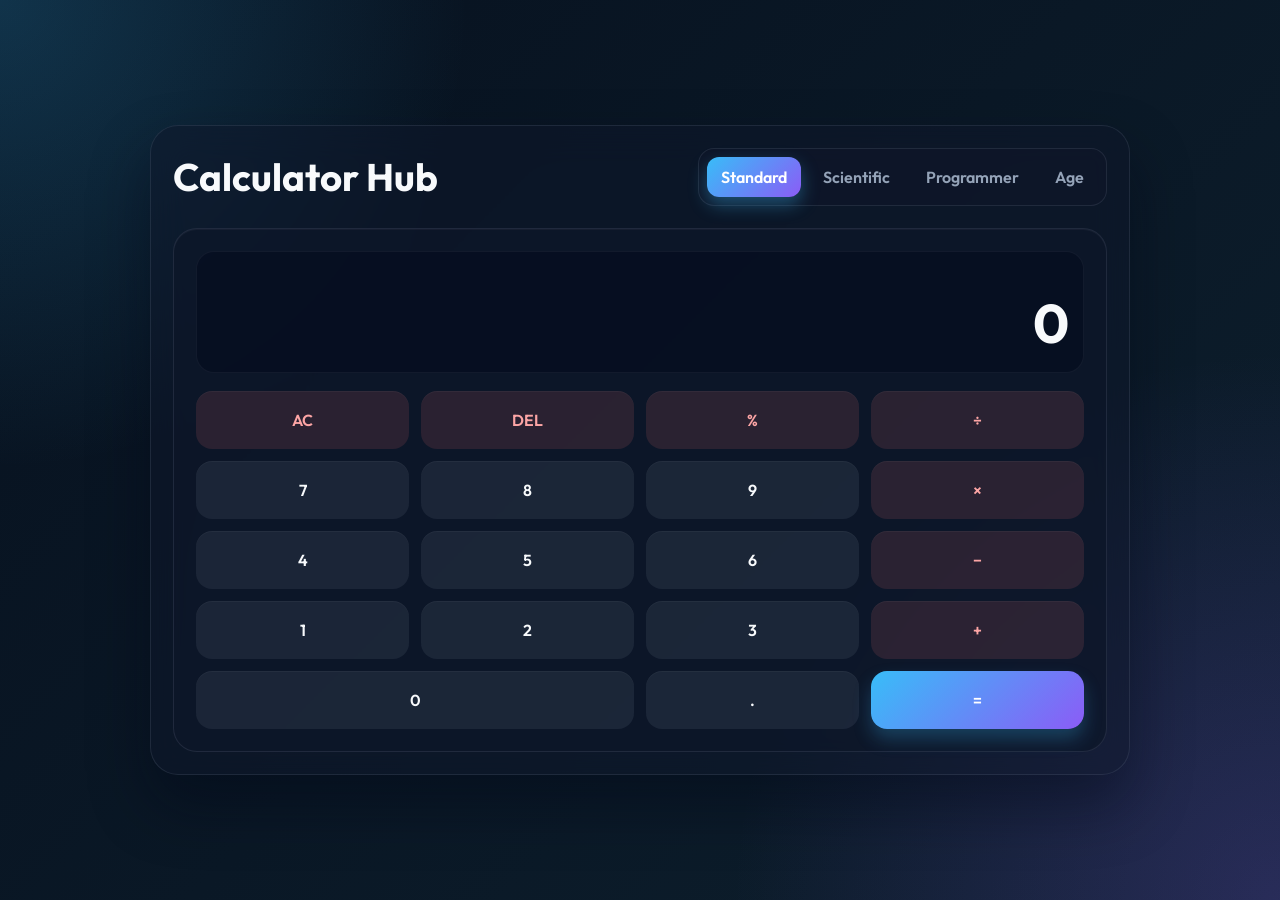
==== index.html @ 111fd522 "modified" ====
<!DOCTYPE html>
<html lang="en">
  <head>
    <meta charset="UTF-8" />
    <meta name="viewport" content="width=device-width, initial-scale=1.0" />
    <title>Calculator Hub</title>
    <meta
      name="description"
      content="A merged calculator with standard, scientific, programmer, and age modes."
    />
    <link rel="preconnect" href="https://fonts.googleapis.com" />
    <link rel="preconnect" href="https://fonts.gstatic.com" crossorigin />
    <link
      href="https://fonts.googleapis.com/css2?family=Outfit:wght@300;400;500;600;700&display=swap"
      rel="stylesheet"
    />
    <link rel="stylesheet" href="style.css" />
  </head>
  <body>
    <main class="app-shell">
      <header class="app-header">
        <h1>Calculator Hub</h1>
        <div class="tab-bar" role="tablist" aria-label="Calculator modes">
          <button class="tab active" type="button" data-tab="standard" role="tab" aria-selected="true">
            Standard
          </button>
          <button class="tab" type="button" data-tab="scientific" role="tab" aria-selected="false">
            Scientific
          </button>
          <button class="tab" type="button" data-tab="programmer" role="tab" aria-selected="false">
            Programmer
          </button>
          <button class="tab" type="button" data-tab="age" role="tab" aria-selected="false">
            Age
          </button>
        </div>
      </header>

      <section class="tab-panel active" id="standard-panel" role="tabpanel">
        <div class="calculator-panel">
          <div class="display">
            <div class="previous-operand" id="standard-previous"></div>
            <div class="current-operand" id="standard-current">0</div>
          </div>
          <div class="buttons standard-grid">
            <button class="btn clear action" type="button" id="standard-clear">AC</button>
            <button class="btn delete action" type="button" id="standard-delete">DEL</button>
            <button class="btn operator action" type="button" data-operator="%">%</button>
            <button class="btn operator action" type="button" data-operator="/">÷</button>

            <button class="btn number" type="button" data-number="7">7</button>
            <button class="btn number" type="button" data-number="8">8</button>
            <button class="btn number" type="button" data-number="9">9</button>
            <button class="btn operator action" type="button" data-operator="*">×</button>

            <button class="btn number" type="button" data-number="4">4</button>
            <button class="btn number" type="button" data-number="5">5</button>
            <button class="btn number" type="button" data-number="6">6</button>
            <button class="btn operator action" type="button" data-operator="-">−</button>

            <button class="btn number" type="button" data-number="1">1</button>
            <button class="btn number" type="button" data-number="2">2</button>
            <button class="btn number" type="button" data-number="3">3</button>
            <button class="btn operator action" type="button" data-operator="+">+</button>

            <button class="btn number span-2" type="button" data-number="0">0</button>
            <button class="btn number" type="button" data-number=".">.</button>
            <button class="btn equals accent" type="button" id="standard-equals">=</button>
          </div>
        </div>
      </section>

      <section class="tab-panel" id="scientific-panel" role="tabpanel">
        <div class="calculator-panel scientific-panel">
          <div class="display">
            <div class="previous-operand" id="scientific-previous"></div>
            <div class="current-operand" id="scientific-current">0</div>
          </div>
          <div class="buttons scientific-grid">
            <button class="btn function" type="button" data-function="sin(" >sin</button>
            <button class="btn function" type="button" data-function="cos(" >cos</button>
            <button class="btn function" type="button" data-function="tan(" >tan</button>
            <button class="btn action" type="button" id="scientific-clear">AC</button>
            <button class="btn action" type="button" id="scientific-delete">DEL</button>

            <button class="btn function" type="button" data-function="log(" >log</button>
            <button class="btn function" type="button" data-function="ln(" >ln</button>
            <button class="btn function" type="button" data-function="^">x^y</button>
            <button class="btn function" type="button" data-function="(">(</button>
            <button class="btn function" type="button" data-function=")">)</button>

            <button class="btn function" type="button" data-function="sqrt(" >√</button>
            <button class="btn number" type="button" data-number="7">7</button>
            <button class="btn number" type="button" data-number="8">8</button>
            <button class="btn number" type="button" data-number="9">9</button>
            <button class="btn operator action" type="button" data-operator="/">÷</button>

            <button class="btn function" type="button" data-number="π">π</button>
            <button class="btn number" type="button" data-number="4">4</button>
            <button class="btn number" type="button" data-number="5">5</button>
            <button class="btn number" type="button" data-number="6">6</button>
            <button class="btn operator action" type="button" data-operator="*">×</button>

            <button class="btn function" type="button" data-number="e">e</button>
            <button class="btn number" type="button" data-number="1">1</button>
            <button class="btn number" type="button" data-number="2">2</button>
            <button class="btn number" type="button" data-number="3">3</button>
            <button class="btn operator action" type="button" data-operator="-">−</button>

            <button class="btn operator action" type="button" data-operator="%">%</button>
            <button class="btn number" type="button" data-number="0">0</button>
            <button class="btn number" type="button" data-number=".">.</button>
            <button class="btn equals accent" type="button" id="scientific-equals">=</button>
            <button class="btn operator action" type="button" data-operator="+">+</button>
          </div>
        </div>
      </section>

      <section class="tab-panel" id="programmer-panel" role="tabpanel">
        <div class="calculator-panel programmer-panel">
          <div class="programmer-toolbar">
            <label class="base-select-label" for="programmer-base">Base</label>
            <select id="programmer-base" aria-label="Select base">
              <option value="2">Binary</option>
              <option value="8">Octal</option>
              <option value="10" selected>Decimal</option>
              <option value="16">Hex</option>
            </select>
            <button class="btn action compact-btn" type="button" id="programmer-clear">AC</button>
          </div>

          <div class="display">
            <div class="helper-label" id="programmer-label">DEC</div>
            <div class="current-operand" id="programmer-current">0</div>
          </div>

          <div class="conversion-row">
            <span>DEC: <strong id="programmer-dec">0</strong></span>
            <span>BIN: <strong id="programmer-bin">0</strong></span>
            <span>HEX: <strong id="programmer-hex">0</strong></span>
          </div>

          <div class="buttons programmer-grid">
            <button class="btn action" type="button" data-programmer-op="AND">AND</button>
            <button class="btn action" type="button" data-programmer-op="OR">OR</button>
            <button class="btn action" type="button" data-programmer-op="XOR">XOR</button>
            <button class="btn action" type="button" data-programmer-op="NOT">NOT</button>
            <button class="btn action" type="button" id="programmer-delete">DEL</button>

            <button class="btn operator action" type="button" data-programmer-op="<<">&lt;&lt;</button>
            <button class="btn operator action" type="button" data-programmer-op=">>">&gt;&gt;</button>
            <button class="btn operator action" type="button" data-programmer-op="/">÷</button>
            <button class="btn operator action" type="button" data-programmer-op="*">×</button>
            <button class="btn operator action" type="button" data-programmer-op="-">−</button>

            <button class="btn number" type="button" data-programmer-digit="A">A</button>
            <button class="btn number" type="button" data-programmer-digit="B">B</button>
            <button class="btn number" type="button" data-programmer-digit="C">C</button>
            <button class="btn number" type="button" data-programmer-digit="D">D</button>
            <button class="btn operator action" type="button" data-programmer-op="+">+</button>

            <button class="btn number" type="button" data-programmer-digit="E">E</button>
            <button class="btn number" type="button" data-programmer-digit="F">F</button>
            <button class="btn number" type="button" data-programmer-digit="7">7</button>
            <button class="btn number" type="button" data-programmer-digit="8">8</button>
            <button class="btn number" type="button" data-programmer-digit="9">9</button>

            <button class="btn number" type="button" data-programmer-digit="4">4</button>
            <button class="btn number" type="button" data-programmer-digit="5">5</button>
            <button class="btn number" type="button" data-programmer-digit="6">6</button>
            <button class="btn number" type="button" data-programmer-digit="1">1</button>
            <button class="btn number" type="button" data-programmer-digit="2">2</button>

            <button class="btn number span-2" type="button" data-programmer-digit="0">0</button>
            <button class="btn number" type="button" data-programmer-digit="3">3</button>
            <button class="btn equals accent" type="button" id="programmer-equals">=</button>
          </div>
        </div>
      </section>

      <section class="tab-panel" id="age-panel" role="tabpanel">
        <div class="calculator-panel age-panel">
          <h2>Age Calculator</h2>
          <div class="age-field">
            <label for="birthdate">Date of birth</label>
            <input type="date" id="birthdate" />
          </div>

          <label class="checkbox-row" for="use-current-date">
            <input type="checkbox" id="use-current-date" checked />
            <span>Use today as target date</span>
          </label>

          <div class="age-field hidden" id="target-date-group">
            <label for="targetdate">Target date</label>
            <input type="date" id="targetdate" />
          </div>

          <button class="btn equals accent full-width" type="button" id="age-calculate">Calculate Age</button>

          <div class="result-box" id="age-result">Please enter your birth date.</div>
        </div>
      </section>
    </main>

    <script src="script.js"></script>
  </body>
</html>
---- style.css ----
:root {
  --bg-1: #07111f;
  --bg-2: #0d1f2d;
  --panel: rgba(15, 23, 42, 0.72);
  --panel-border: rgba(148, 163, 184, 0.14);
  --input-bg: rgba(15, 23, 42, 0.7);
  --primary: #f8fafc;
  --muted: #94a3b8;
  --accent: #38bdf8;
  --accent-2: #8b5cf6;
  --highlight: #fbbf24;
  --danger: #f87171;
  --shadow: rgba(15, 23, 42, 0.45);
}

* {
  box-sizing: border-box;
  margin: 0;
  padding: 0;
}

body {
  min-height: 100vh;
  display: grid;
  place-items: center;
  background: radial-gradient(circle at top left, rgba(56, 189, 248, 0.2), transparent 30%),
    radial-gradient(circle at bottom right, rgba(139, 92, 246, 0.22), transparent 35%),
    linear-gradient(135deg, var(--bg-1), var(--bg-2));
  font-family: 'Outfit', sans-serif;
  color: var(--primary);
  padding: 24px;
}

button,
input,
select {
  font: inherit;
}

.app-shell {
  width: min(100%, 980px);
  background: rgba(15, 23, 42, 0.5);
  border: 1px solid var(--panel-border);
  border-radius: 28px;
  box-shadow: 0 30px 60px rgba(2, 6, 23, 0.45);
  padding: 22px;
  backdrop-filter: blur(18px);
}

.app-header {
  display: flex;
  justify-content: space-between;
  align-items: center;
  gap: 16px;
  margin-bottom: 22px;
  flex-wrap: wrap;
}

.app-header h1 {
  font-size: clamp(1.8rem, 3vw, 2.5rem);
  font-weight: 700;
}

.tab-bar {
  display: inline-flex;
  flex-wrap: wrap;
  gap: 8px;
  background: rgba(15, 23, 42, 0.68);
  border-radius: 16px;
  padding: 8px;
  border: 1px solid var(--panel-border);
}

.tab {
  border: none;
  background: transparent;
  color: var(--muted);
  padding: 10px 14px;
  border-radius: 12px;
  cursor: pointer;
  transition: 0.2s ease;
  font-weight: 600;
}

.tab.active {
  background: linear-gradient(135deg, var(--accent), var(--accent-2));
  color: white;
  box-shadow: 0 8px 18px rgba(56, 189, 248, 0.35);
}

.tab-panel {
  display: none;
}

.tab-panel.active {
  display: block;
}

.calculator-panel {
  background: var(--panel);
  border: 1px solid var(--panel-border);
  border-radius: 24px;
  padding: 22px;
  box-shadow: inset 0 1px 0 rgba(255, 255, 255, 0.04);
}

.display {
  min-height: 110px;
  display: flex;
  flex-direction: column;
  justify-content: flex-end;
  align-items: flex-end;
  text-align: right;
  background: rgba(2, 6, 23, 0.4);
  border-radius: 18px;
  border: 1px solid rgba(148, 163, 184, 0.08);
  padding: 18px 16px;
  margin-bottom: 18px;
  overflow-wrap: anywhere;
  word-break: break-word;
}

.previous-operand {
  min-height: 24px;
  color: var(--muted);
  font-size: 1.1rem;
}

.current-operand {
  font-size: clamp(2.1rem, 5vw, 3.4rem);
  font-weight: 700;
  line-height: 1.1;
  letter-spacing: -0.04em;
}

.buttons {
  display: grid;
  gap: 12px;
}

.standard-grid {
  grid-template-columns: repeat(4, minmax(0, 1fr));
}

.scientific-grid {
  grid-template-columns: repeat(5, minmax(0, 1fr));
}

.programmer-grid {
  grid-template-columns: repeat(5, minmax(0, 1fr));
}

.btn {
  border: none;
  border-radius: 16px;
  min-height: 58px;
  cursor: pointer;
  background: rgba(148, 163, 184, 0.09);
  color: var(--primary);
  font-weight: 600;
  transition: transform 0.2s ease, background 0.2s ease;
  box-shadow: inset 0 1px 0 rgba(255, 255, 255, 0.04);
}

.btn:hover {
  transform: translateY(-1px);
  background: rgba(148, 163, 184, 0.16);
}

.btn:active {
  transform: translateY(0);
}

.btn.number {
  background: rgba(148, 163, 184, 0.11);
}

.btn.operator,
.btn.function,
.btn.action {
  background: rgba(251, 191, 36, 0.12);
  color: #fcd34d;
}

.btn.action {
  background: rgba(248, 113, 113, 0.12);
  color: #fca5a5;
}

.btn.function {
  background: rgba(56, 189, 248, 0.12);
  color: #bae6fd;
}

.btn.equals.accent {
  background: linear-gradient(135deg, var(--accent), var(--accent-2));
  color: white;
  box-shadow: 0 10px 18px rgba(56, 189, 248, 0.25);
}

.span-2 {
  grid-column: span 2;
}

.programmer-toolbar {
  display: flex;
  align-items: center;
  justify-content: space-between;
  gap: 12px;
  margin-bottom: 16px;
}

.base-select-label {
  color: var(--muted);
  font-weight: 600;
}

#programmer-base {
  background: rgba(2, 6, 23, 0.5);
  color: var(--primary);
  border: 1px solid var(--panel-border);
  border-radius: 12px;
  padding: 10px 14px;
}

.compact-btn {
  min-height: 42px;
  padding: 0 14px;
}

.helper-label {
  color: var(--muted);
  font-size: 0.8rem;
  letter-spacing: 0.1em;
  text-transform: uppercase;
  margin-bottom: 6px;
}

.conversion-row {
  display: grid;
  grid-template-columns: repeat(3, minmax(0, 1fr));
  gap: 10px;
  margin: 0 0 18px;
  color: var(--muted);
  font-size: 0.9rem;
  background: rgba(2, 6, 23, 0.35);
  border: 1px solid rgba(148, 163, 184, 0.08);
  border-radius: 12px;
  padding: 12px 14px;
}

.age-panel {
  max-width: 480px;
  margin: 0 auto;
}

.age-panel h2 {
  margin-bottom: 20px;
  font-size: 2rem;
}

.age-field {
  display: flex;
  flex-direction: column;
  gap: 8px;
  margin-bottom: 18px;
}

.age-field label,
.checkbox-row {
  color: var(--muted);
  font-weight: 500;
}

.age-field input {
  background: var(--input-bg);
  border: 1px solid var(--panel-border);
  border-radius: 12px;
  color: var(--primary);
  padding: 12px 14px;
}

.checkbox-row {
  display: flex;
  align-items: center;
  gap: 10px;
  margin-bottom: 16px;
}

.hidden {
  display: none;
}

.full-width {
  width: 100%;
  margin-top: 8px;
}

.result-box {
  background: rgba(2, 6, 23, 0.42);
  border-radius: 14px;
  border: 1px solid rgba(148, 163, 184, 0.12);
  padding: 16px;
  margin-top: 20px;
  color: var(--primary);
  font-size: 1.05rem;
}

@media (max-width: 640px) {
  .app-shell {
    padding: 16px;
  }

  .app-header {
    align-items: flex-start;
    flex-direction: column;
  }

  .calculator-panel {
    padding: 16px;
  }

  .scientific-grid,
  .programmer-grid {
    grid-template-columns: repeat(3, minmax(0, 1fr));
  }

  .standard-grid {
    grid-template-columns: repeat(2, minmax(0, 1fr));
  }

  .conversion-row {
    grid-template-columns: 1fr;
  }
}
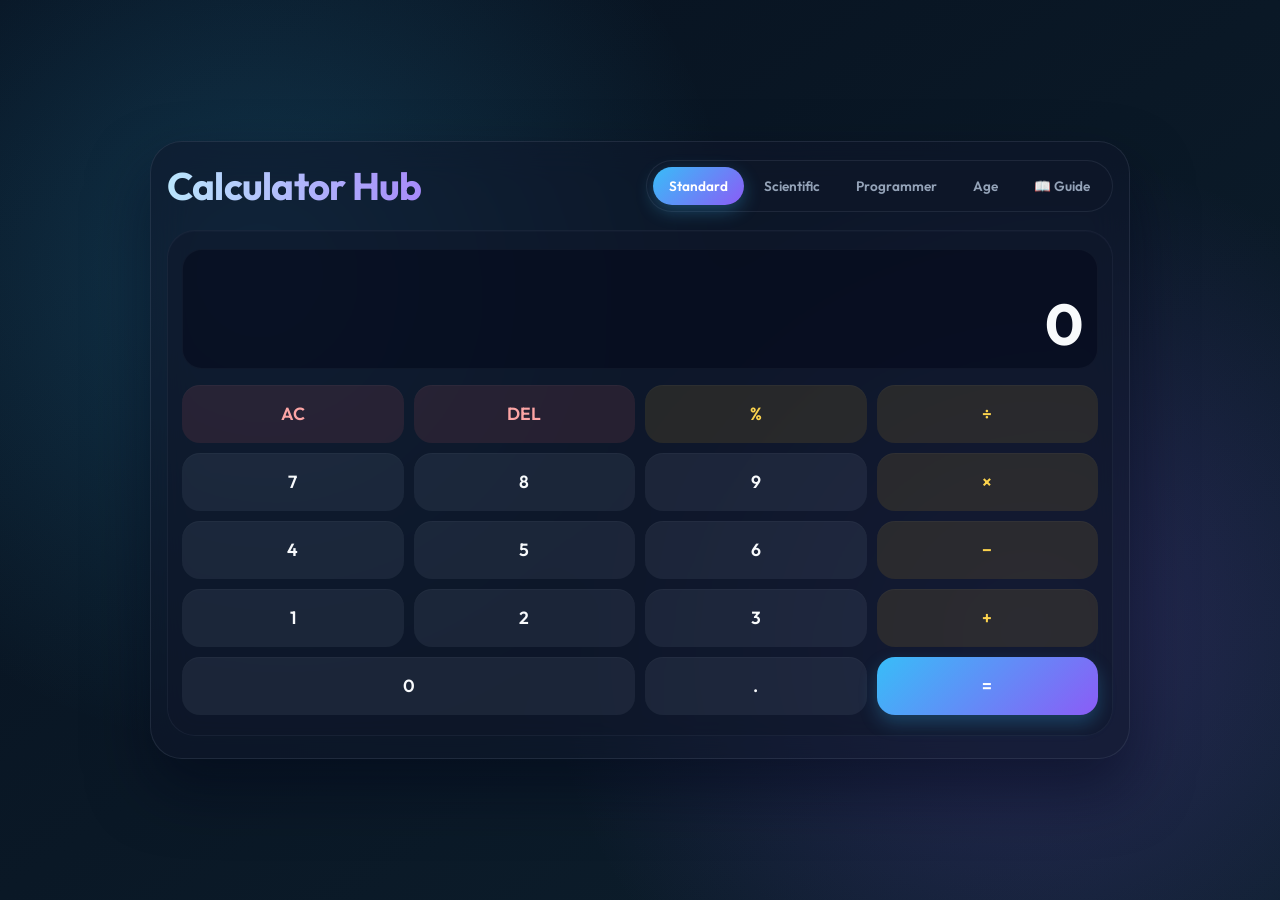
==== commit 6c21a362: "ui modified" ====
--- a/index.html
+++ b/index.html
@@ -1,209 +1,1109 @@
 <!DOCTYPE html>
 <html lang="en">
-  <head>
-    <meta charset="UTF-8" />
-    <meta name="viewport" content="width=device-width, initial-scale=1.0" />
-    <title>Calculator Hub</title>
-    <meta
-      name="description"
-      content="A merged calculator with standard, scientific, programmer, and age modes."
-    />
-    <link rel="preconnect" href="https://fonts.googleapis.com" />
-    <link rel="preconnect" href="https://fonts.gstatic.com" crossorigin />
-    <link
-      href="https://fonts.googleapis.com/css2?family=Outfit:wght@300;400;500;600;700&display=swap"
-      rel="stylesheet"
-    />
-    <link rel="stylesheet" href="style.css" />
-  </head>
-  <body>
-    <main class="app-shell">
-      <header class="app-header">
-        <h1>Calculator Hub</h1>
-        <div class="tab-bar" role="tablist" aria-label="Calculator modes">
-          <button class="tab active" type="button" data-tab="standard" role="tab" aria-selected="true">
-            Standard
-          </button>
-          <button class="tab" type="button" data-tab="scientific" role="tab" aria-selected="false">
-            Scientific
-          </button>
-          <button class="tab" type="button" data-tab="programmer" role="tab" aria-selected="false">
-            Programmer
-          </button>
-          <button class="tab" type="button" data-tab="age" role="tab" aria-selected="false">
-            Age
-          </button>
-        </div>
-      </header>
-
-      <section class="tab-panel active" id="standard-panel" role="tabpanel">
-        <div class="calculator-panel">
-          <div class="display">
-            <div class="previous-operand" id="standard-previous"></div>
-            <div class="current-operand" id="standard-current">0</div>
-          </div>
-          <div class="buttons standard-grid">
-            <button class="btn clear action" type="button" id="standard-clear">AC</button>
-            <button class="btn delete action" type="button" id="standard-delete">DEL</button>
-            <button class="btn operator action" type="button" data-operator="%">%</button>
-            <button class="btn operator action" type="button" data-operator="/">÷</button>
-
-            <button class="btn number" type="button" data-number="7">7</button>
-            <button class="btn number" type="button" data-number="8">8</button>
-            <button class="btn number" type="button" data-number="9">9</button>
-            <button class="btn operator action" type="button" data-operator="*">×</button>
-
-            <button class="btn number" type="button" data-number="4">4</button>
-            <button class="btn number" type="button" data-number="5">5</button>
-            <button class="btn number" type="button" data-number="6">6</button>
-            <button class="btn operator action" type="button" data-operator="-">−</button>
-
-            <button class="btn number" type="button" data-number="1">1</button>
-            <button class="btn number" type="button" data-number="2">2</button>
-            <button class="btn number" type="button" data-number="3">3</button>
-            <button class="btn operator action" type="button" data-operator="+">+</button>
-
-            <button class="btn number span-2" type="button" data-number="0">0</button>
-            <button class="btn number" type="button" data-number=".">.</button>
-            <button class="btn equals accent" type="button" id="standard-equals">=</button>
-          </div>
-        </div>
-      </section>
-
-      <section class="tab-panel" id="scientific-panel" role="tabpanel">
-        <div class="calculator-panel scientific-panel">
-          <div class="display">
-            <div class="previous-operand" id="scientific-previous"></div>
-            <div class="current-operand" id="scientific-current">0</div>
-          </div>
-          <div class="buttons scientific-grid">
-            <button class="btn function" type="button" data-function="sin(" >sin</button>
-            <button class="btn function" type="button" data-function="cos(" >cos</button>
-            <button class="btn function" type="button" data-function="tan(" >tan</button>
-            <button class="btn action" type="button" id="scientific-clear">AC</button>
-            <button class="btn action" type="button" id="scientific-delete">DEL</button>
-
-            <button class="btn function" type="button" data-function="log(" >log</button>
-            <button class="btn function" type="button" data-function="ln(" >ln</button>
-            <button class="btn function" type="button" data-function="^">x^y</button>
-            <button class="btn function" type="button" data-function="(">(</button>
-            <button class="btn function" type="button" data-function=")">)</button>
-
-            <button class="btn function" type="button" data-function="sqrt(" >√</button>
-            <button class="btn number" type="button" data-number="7">7</button>
-            <button class="btn number" type="button" data-number="8">8</button>
-            <button class="btn number" type="button" data-number="9">9</button>
-            <button class="btn operator action" type="button" data-operator="/">÷</button>
-
-            <button class="btn function" type="button" data-number="π">π</button>
-            <button class="btn number" type="button" data-number="4">4</button>
-            <button class="btn number" type="button" data-number="5">5</button>
-            <button class="btn number" type="button" data-number="6">6</button>
-            <button class="btn operator action" type="button" data-operator="*">×</button>
-
-            <button class="btn function" type="button" data-number="e">e</button>
-            <button class="btn number" type="button" data-number="1">1</button>
-            <button class="btn number" type="button" data-number="2">2</button>
-            <button class="btn number" type="button" data-number="3">3</button>
-            <button class="btn operator action" type="button" data-operator="-">−</button>
-
-            <button class="btn operator action" type="button" data-operator="%">%</button>
-            <button class="btn number" type="button" data-number="0">0</button>
-            <button class="btn number" type="button" data-number=".">.</button>
-            <button class="btn equals accent" type="button" id="scientific-equals">=</button>
-            <button class="btn operator action" type="button" data-operator="+">+</button>
-          </div>
-        </div>
-      </section>
-
-      <section class="tab-panel" id="programmer-panel" role="tabpanel">
-        <div class="calculator-panel programmer-panel">
-          <div class="programmer-toolbar">
-            <label class="base-select-label" for="programmer-base">Base</label>
-            <select id="programmer-base" aria-label="Select base">
-              <option value="2">Binary</option>
-              <option value="8">Octal</option>
-              <option value="10" selected>Decimal</option>
-              <option value="16">Hex</option>
-            </select>
-            <button class="btn action compact-btn" type="button" id="programmer-clear">AC</button>
-          </div>
-
-          <div class="display">
-            <div class="helper-label" id="programmer-label">DEC</div>
-            <div class="current-operand" id="programmer-current">0</div>
-          </div>
-
-          <div class="conversion-row">
-            <span>DEC: <strong id="programmer-dec">0</strong></span>
-            <span>BIN: <strong id="programmer-bin">0</strong></span>
-            <span>HEX: <strong id="programmer-hex">0</strong></span>
-          </div>
-
-          <div class="buttons programmer-grid">
-            <button class="btn action" type="button" data-programmer-op="AND">AND</button>
-            <button class="btn action" type="button" data-programmer-op="OR">OR</button>
-            <button class="btn action" type="button" data-programmer-op="XOR">XOR</button>
-            <button class="btn action" type="button" data-programmer-op="NOT">NOT</button>
-            <button class="btn action" type="button" id="programmer-delete">DEL</button>
-
-            <button class="btn operator action" type="button" data-programmer-op="<<">&lt;&lt;</button>
-            <button class="btn operator action" type="button" data-programmer-op=">>">&gt;&gt;</button>
-            <button class="btn operator action" type="button" data-programmer-op="/">÷</button>
-            <button class="btn operator action" type="button" data-programmer-op="*">×</button>
-            <button class="btn operator action" type="button" data-programmer-op="-">−</button>
-
-            <button class="btn number" type="button" data-programmer-digit="A">A</button>
-            <button class="btn number" type="button" data-programmer-digit="B">B</button>
-            <button class="btn number" type="button" data-programmer-digit="C">C</button>
-            <button class="btn number" type="button" data-programmer-digit="D">D</button>
-            <button class="btn operator action" type="button" data-programmer-op="+">+</button>
-
-            <button class="btn number" type="button" data-programmer-digit="E">E</button>
-            <button class="btn number" type="button" data-programmer-digit="F">F</button>
-            <button class="btn number" type="button" data-programmer-digit="7">7</button>
-            <button class="btn number" type="button" data-programmer-digit="8">8</button>
-            <button class="btn number" type="button" data-programmer-digit="9">9</button>
-
-            <button class="btn number" type="button" data-programmer-digit="4">4</button>
-            <button class="btn number" type="button" data-programmer-digit="5">5</button>
-            <button class="btn number" type="button" data-programmer-digit="6">6</button>
-            <button class="btn number" type="button" data-programmer-digit="1">1</button>
-            <button class="btn number" type="button" data-programmer-digit="2">2</button>
-
-            <button class="btn number span-2" type="button" data-programmer-digit="0">0</button>
-            <button class="btn number" type="button" data-programmer-digit="3">3</button>
-            <button class="btn equals accent" type="button" id="programmer-equals">=</button>
-          </div>
-        </div>
-      </section>
-
-      <section class="tab-panel" id="age-panel" role="tabpanel">
-        <div class="calculator-panel age-panel">
-          <h2>Age Calculator</h2>
-          <div class="age-field">
-            <label for="birthdate">Date of birth</label>
-            <input type="date" id="birthdate" />
-          </div>
-
-          <label class="checkbox-row" for="use-current-date">
-            <input type="checkbox" id="use-current-date" checked />
-            <span>Use today as target date</span>
-          </label>
-
-          <div class="age-field hidden" id="target-date-group">
-            <label for="targetdate">Target date</label>
-            <input type="date" id="targetdate" />
-          </div>
-
-          <button class="btn equals accent full-width" type="button" id="age-calculate">Calculate Age</button>
-
-          <div class="result-box" id="age-result">Please enter your birth date.</div>
-        </div>
-      </section>
-    </main>
-
-    <script src="script.js"></script>
-  </body>
-</html>
-
+<head>
+  <meta charset="UTF-8">
+  <meta name="viewport" content="width=device-width, initial-scale=1.0, maximum-scale=1.0, user-scalable=yes">
+  <title>Calculator Hub · Guide</title>
+  <link rel="preconnect" href="https://fonts.googleapis.com">
+  <link rel="preconnect" href="https://fonts.gstatic.com" crossorigin>
+  <link href="https://fonts.googleapis.com/css2?family=Outfit:wght@300;400;500;600;700&display=swap" rel="stylesheet">
+  <style>
+    * {
+      box-sizing: border-box;
+      margin: 0;
+      padding: 0;
+      -webkit-tap-highlight-color: transparent;
+    }
+
+    body {
+      min-height: 100vh;
+      display: grid;
+      place-items: center;
+      background: radial-gradient(circle at 20% 30%, rgba(56, 189, 248, 0.2), transparent 40%),
+                  radial-gradient(circle at 80% 70%, rgba(139, 92, 246, 0.22), transparent 40%),
+                  linear-gradient(145deg, #07111f, #0d1f2d);
+      font-family: 'Outfit', sans-serif;
+      color: #f8fafc;
+      padding: 12px;
+    }
+
+    button, input, select {
+      font: inherit;
+      border: none;
+      outline: none;
+    }
+
+    .app-shell {
+      width: min(100%, 980px);
+      background: rgba(15, 23, 42, 0.55);
+      backdrop-filter: blur(18px);
+      -webkit-backdrop-filter: blur(18px);
+      border: 1px solid rgba(148, 163, 184, 0.14);
+      border-radius: 32px;
+      padding: 18px 16px 22px;
+      box-shadow: 0 30px 60px rgba(2, 6, 23, 0.5);
+    }
+
+    .app-header {
+      display: flex;
+      justify-content: space-between;
+      align-items: center;
+      gap: 12px;
+      margin-bottom: 18px;
+      flex-wrap: wrap;
+    }
+
+    .app-header h1 {
+      font-size: clamp(1.6rem, 4vw, 2.4rem);
+      font-weight: 700;
+      letter-spacing: -0.02em;
+      background: linear-gradient(to right, #bae6fd, #a78bfa);
+      -webkit-background-clip: text;
+      -webkit-text-fill-color: transparent;
+      background-clip: text;
+    }
+
+    .tab-bar {
+      display: flex;
+      flex-wrap: wrap;
+      gap: 4px;
+      background: rgba(15, 23, 42, 0.7);
+      border-radius: 40px;
+      padding: 6px;
+      border: 1px solid rgba(148, 163, 184, 0.12);
+    }
+
+    .tab {
+      background: transparent;
+      color: #94a3b8;
+      padding: 10px 16px;
+      border-radius: 40px;
+      font-weight: 600;
+      font-size: 0.85rem;
+      cursor: pointer;
+      transition: 0.2s;
+      white-space: nowrap;
+      flex: 0 1 auto;
+    }
+
+    .tab.active {
+      background: linear-gradient(135deg, #38bdf8, #8b5cf6);
+      color: white;
+      box-shadow: 0 6px 18px rgba(56, 189, 248, 0.3);
+    }
+
+    .tab-panel {
+      display: none;
+      animation: fade 0.2s ease;
+    }
+
+    .tab-panel.active {
+      display: block;
+    }
+
+    @keyframes fade {
+      from { opacity: 0.4; transform: translateY(6px); }
+      to { opacity: 1; transform: translateY(0); }
+    }
+
+    .calculator-panel {
+      background: rgba(15, 23, 42, 0.5);
+      border: 1px solid rgba(148, 163, 184, 0.08);
+      border-radius: 28px;
+      padding: 18px 14px 20px;
+      box-shadow: inset 0 1px 0 rgba(255,255,255,0.02);
+    }
+
+    .display {
+      min-height: 100px;
+      display: flex;
+      flex-direction: column;
+      justify-content: flex-end;
+      align-items: flex-end;
+      text-align: right;
+      background: rgba(2, 6, 23, 0.45);
+      border-radius: 20px;
+      border: 1px solid rgba(148, 163, 184, 0.06);
+      padding: 16px 16px 12px;
+      margin-bottom: 16px;
+      word-break: break-word;
+    }
+
+    .previous-operand {
+      min-height: 26px;
+      color: #94a3b8;
+      font-size: 1rem;
+      font-weight: 400;
+    }
+
+    .current-operand {
+      font-size: clamp(2.2rem, 7vw, 3.6rem);
+      font-weight: 700;
+      line-height: 1.1;
+      letter-spacing: -0.03em;
+    }
+
+    .buttons {
+      display: grid;
+      gap: 10px;
+    }
+
+    .standard-grid {
+      grid-template-columns: repeat(4, 1fr);
+    }
+
+    .scientific-grid {
+      grid-template-columns: repeat(5, 1fr);
+    }
+
+    .programmer-grid {
+      grid-template-columns: repeat(5, 1fr);
+    }
+
+    .btn {
+      border-radius: 18px;
+      min-height: 58px;
+      font-weight: 600;
+      font-size: 1.1rem;
+      background: rgba(148, 163, 184, 0.07);
+      color: #f8fafc;
+      cursor: pointer;
+      transition: 0.15s ease;
+      box-shadow: inset 0 1px 0 rgba(255,255,255,0.03);
+      display: flex;
+      align-items: center;
+      justify-content: center;
+      touch-action: manipulation;
+      user-select: none;
+      -webkit-user-select: none;
+    }
+
+    .btn:active {
+      transform: scale(0.94);
+      background: rgba(148, 163, 184, 0.18);
+    }
+
+    .btn.number {
+      background: rgba(148, 163, 184, 0.10);
+    }
+
+    .btn.operator, .btn.function, .btn.action {
+      background: rgba(251, 191, 36, 0.10);
+      color: #fcd34d;
+    }
+
+    .btn.action {
+      background: rgba(248, 113, 113, 0.10);
+      color: #fca5a5;
+    }
+
+    .btn.function {
+      background: rgba(56, 189, 248, 0.10);
+      color: #bae6fd;
+    }
+
+    .btn.equals.accent {
+      background: linear-gradient(135deg, #38bdf8, #8b5cf6);
+      color: white;
+      box-shadow: 0 8px 18px rgba(56, 189, 248, 0.25);
+    }
+
+    .span-2 {
+      grid-column: span 2;
+    }
+
+    .programmer-toolbar {
+      display: flex;
+      align-items: center;
+      justify-content: space-between;
+      gap: 8px;
+      margin-bottom: 14px;
+      flex-wrap: wrap;
+    }
+
+    .base-select-label {
+      color: #94a3b8;
+      font-weight: 500;
+      font-size: 0.9rem;
+    }
+
+    #programmer-base {
+      background: rgba(2, 6, 23, 0.6);
+      color: #f8fafc;
+      border: 1px solid rgba(148, 163, 184, 0.15);
+      border-radius: 40px;
+      padding: 10px 16px;
+      font-weight: 500;
+      min-width: 100px;
+    }
+
+    .compact-btn {
+      min-height: 44px;
+      padding: 0 18px;
+    }
+
+    .helper-label {
+      color: #94a3b8;
+      font-size: 0.7rem;
+      letter-spacing: 0.1em;
+      text-transform: uppercase;
+      margin-bottom: 4px;
+    }
+
+    .conversion-row {
+      display: grid;
+      grid-template-columns: repeat(3, 1fr);
+      gap: 8px;
+      margin: 0 0 16px;
+      color: #94a3b8;
+      font-size: 0.85rem;
+      background: rgba(2, 6, 23, 0.3);
+      border-radius: 18px;
+      padding: 12px 14px;
+      border: 1px solid rgba(148, 163, 184, 0.06);
+    }
+
+    .conversion-row strong {
+      color: #f8fafc;
+      font-weight: 600;
+    }
+
+    .age-panel {
+      max-width: 480px;
+      margin: 0 auto;
+    }
+
+    .age-panel h2 {
+      margin-bottom: 16px;
+      font-size: 1.8rem;
+      font-weight: 600;
+    }
+
+    .age-field {
+      display: flex;
+      flex-direction: column;
+      gap: 6px;
+      margin-bottom: 16px;
+    }
+
+    .age-field label, .checkbox-row {
+      color: #94a3b8;
+      font-weight: 500;
+    }
+
+    .age-field input {
+      background: rgba(2, 6, 23, 0.5);
+      border: 1px solid rgba(148, 163, 184, 0.12);
+      border-radius: 40px;
+      color: #f8fafc;
+      padding: 14px 18px;
+      width: 100%;
+    }
+
+    .checkbox-row {
+      display: flex;
+      align-items: center;
+      gap: 10px;
+      margin-bottom: 14px;
+    }
+
+    .checkbox-row input {
+      width: 20px;
+      height: 20px;
+      accent-color: #38bdf8;
+    }
+
+    .hidden {
+      display: none !important;
+    }
+
+    .full-width {
+      width: 100%;
+      margin-top: 8px;
+      min-height: 60px;
+    }
+
+    .result-box {
+      background: rgba(2, 6, 23, 0.4);
+      border-radius: 20px;
+      border: 1px solid rgba(148, 163, 184, 0.08);
+      padding: 18px 16px;
+      margin-top: 20px;
+      font-size: 1.05rem;
+      line-height: 1.5;
+    }
+
+    /* guide panel */
+    .guide-panel {
+      max-height: 70vh;
+      overflow-y: auto;
+      padding-right: 6px;
+      scrollbar-width: thin;
+      scrollbar-color: rgba(148,163,184,0.2) transparent;
+    }
+    .guide-panel::-webkit-scrollbar {
+      width: 5px;
+    }
+    .guide-panel::-webkit-scrollbar-thumb {
+      background: rgba(148,163,184,0.3);
+      border-radius: 10px;
+    }
+    .guide-panel h2 {
+      font-size: 1.6rem;
+      font-weight: 600;
+      margin: 0 0 12px 0;
+      background: linear-gradient(to right, #bae6fd, #a78bfa);
+      -webkit-background-clip: text;
+      -webkit-text-fill-color: transparent;
+      background-clip: text;
+    }
+    .guide-panel h3 {
+      font-size: 1.2rem;
+      font-weight: 600;
+      margin: 20px 0 10px 0;
+      color: #bae6fd;
+    }
+    .guide-panel h4 {
+      font-size: 1rem;
+      font-weight: 600;
+      margin: 16px 0 6px 0;
+      color: #fcd34d;
+    }
+    .guide-panel p {
+      margin: 6px 0 12px 0;
+      line-height: 1.6;
+      color: #e2e8f0;
+    }
+    .guide-panel ul, .guide-panel ol {
+      margin: 6px 0 12px 20px;
+      color: #e2e8f0;
+      line-height: 1.7;
+    }
+    .guide-panel li {
+      margin-bottom: 4px;
+    }
+    .guide-panel table {
+      width: 100%;
+      border-collapse: collapse;
+      margin: 12px 0 16px;
+      font-size: 0.85rem;
+      background: rgba(2,6,23,0.3);
+      border-radius: 16px;
+      overflow: hidden;
+    }
+    .guide-panel th {
+      background: rgba(56,189,248,0.15);
+      color: #bae6fd;
+      font-weight: 600;
+      padding: 10px 12px;
+      text-align: left;
+    }
+    .guide-panel td {
+      padding: 8px 12px;
+      border-top: 1px solid rgba(148,163,184,0.08);
+      color: #e2e8f0;
+    }
+    .guide-panel .key {
+      display: inline-block;
+      background: rgba(15,23,42,0.7);
+      border: 1px solid rgba(148,163,184,0.2);
+      border-radius: 6px;
+      padding: 0 8px;
+      font-family: monospace;
+      font-size: 0.8rem;
+      color: #fcd34d;
+    }
+    .guide-panel .badge {
+      display: inline-block;
+      background: rgba(56,189,248,0.12);
+      color: #bae6fd;
+      border-radius: 20px;
+      padding: 2px 12px;
+      font-size: 0.7rem;
+      font-weight: 600;
+      margin-right: 4px;
+    }
+    .guide-panel .divider {
+      height: 1px;
+      background: linear-gradient(to right, transparent, rgba(148,163,184,0.15), transparent);
+      margin: 24px 0 16px;
+    }
+
+    /* mobile fine-tune */
+    @media (max-width: 640px) {
+      .app-shell {
+        padding: 12px 10px 16px;
+        border-radius: 28px;
+      }
+      .app-header {
+        flex-direction: column;
+        align-items: stretch;
+        gap: 10px;
+      }
+      .tab-bar {
+        justify-content: space-around;
+        padding: 4px;
+      }
+      .tab {
+        padding: 8px 10px;
+        font-size: 0.7rem;
+        flex: 1 1 auto;
+        text-align: center;
+      }
+      .calculator-panel {
+        padding: 12px 8px 14px;
+      }
+      .display {
+        min-height: 80px;
+        padding: 12px 12px 8px;
+      }
+      .btn {
+        min-height: 52px;
+        font-size: 1rem;
+        border-radius: 14px;
+      }
+      .scientific-grid, .programmer-grid {
+        grid-template-columns: repeat(4, 1fr);
+        gap: 8px;
+      }
+      .standard-grid {
+        grid-template-columns: repeat(4, 1fr);
+        gap: 8px;
+      }
+      .conversion-row {
+        grid-template-columns: 1fr 1fr;
+        font-size: 0.75rem;
+        padding: 10px;
+      }
+      .programmer-toolbar {
+        flex-wrap: wrap;
+      }
+      #programmer-base {
+        min-width: 80px;
+        padding: 8px 12px;
+      }
+      .age-panel h2 {
+        font-size: 1.5rem;
+      }
+      .guide-panel {
+        max-height: 60vh;
+      }
+      .guide-panel h2 {
+        font-size: 1.3rem;
+      }
+      .guide-panel h3 {
+        font-size: 1rem;
+      }
+    }
+
+    @media (max-width: 420px) {
+      .tab {
+        font-size: 0.6rem;
+        padding: 6px 6px;
+      }
+      .btn {
+        min-height: 44px;
+        font-size: 0.9rem;
+      }
+      .scientific-grid, .programmer-grid {
+        grid-template-columns: repeat(4, 1fr);
+        gap: 6px;
+      }
+      .standard-grid {
+        grid-template-columns: repeat(4, 1fr);
+        gap: 6px;
+      }
+      .conversion-row {
+        grid-template-columns: 1fr;
+        gap: 4px;
+      }
+      .guide-panel table {
+        font-size: 0.7rem;
+      }
+      .guide-panel th, .guide-panel td {
+        padding: 6px 8px;
+      }
+    }
+  </style>
+</head>
+<body>
+<main class="app-shell">
+  <header class="app-header">
+    <h1>Calculator Hub</h1>
+    <div class="tab-bar" role="tablist">
+      <button class="tab active" data-tab="standard" role="tab" aria-selected="true">Standard</button>
+      <button class="tab" data-tab="scientific" role="tab" aria-selected="false">Scientific</button>
+      <button class="tab" data-tab="programmer" role="tab" aria-selected="false">Programmer</button>
+      <button class="tab" data-tab="age" role="tab" aria-selected="false">Age</button>
+      <button class="tab" data-tab="guide" role="tab" aria-selected="false">📖 Guide</button>
+    </div>
+  </header>
+
+  <!-- STANDARD -->
+  <section class="tab-panel active" id="standard-panel" role="tabpanel">
+    <div class="calculator-panel">
+      <div class="display">
+        <div class="previous-operand" id="standard-previous"></div>
+        <div class="current-operand" id="standard-current">0</div>
+      </div>
+      <div class="buttons standard-grid">
+        <button class="btn action" id="standard-clear">AC</button>
+        <button class="btn action" id="standard-delete">DEL</button>
+        <button class="btn operator" data-operator="%">%</button>
+        <button class="btn operator" data-operator="/">÷</button>
+        <button class="btn number" data-number="7">7</button>
+        <button class="btn number" data-number="8">8</button>
+        <button class="btn number" data-number="9">9</button>
+        <button class="btn operator" data-operator="*">×</button>
+        <button class="btn number" data-number="4">4</button>
+        <button class="btn number" data-number="5">5</button>
+        <button class="btn number" data-number="6">6</button>
+        <button class="btn operator" data-operator="-">−</button>
+        <button class="btn number" data-number="1">1</button>
+        <button class="btn number" data-number="2">2</button>
+        <button class="btn number" data-number="3">3</button>
+        <button class="btn operator" data-operator="+">+</button>
+        <button class="btn number span-2" data-number="0">0</button>
+        <button class="btn number" data-number=".">.</button>
+        <button class="btn equals accent" id="standard-equals">=</button>
+      </div>
+    </div>
+  </section>
+
+  <!-- SCIENTIFIC -->
+  <section class="tab-panel" id="scientific-panel" role="tabpanel">
+    <div class="calculator-panel scientific-panel">
+      <div class="display">
+        <div class="previous-operand" id="scientific-previous"></div>
+        <div class="current-operand" id="scientific-current">0</div>
+      </div>
+      <div class="buttons scientific-grid">
+        <button class="btn function" data-function="sin(">sin</button>
+        <button class="btn function" data-function="cos(">cos</button>
+        <button class="btn function" data-function="tan(">tan</button>
+        <button class="btn action" id="scientific-clear">AC</button>
+        <button class="btn action" id="scientific-delete">DEL</button>
+        <button class="btn function" data-function="log(">log</button>
+        <button class="btn function" data-function="ln(">ln</button>
+        <button class="btn function" data-function="^">x^y</button>
+        <button class="btn function" data-function="(">(</button>
+        <button class="btn function" data-function=")">)</button>
+        <button class="btn function" data-function="sqrt(">√</button>
+        <button class="btn number" data-number="7">7</button>
+        <button class="btn number" data-number="8">8</button>
+        <button class="btn number" data-number="9">9</button>
+        <button class="btn operator" data-operator="/">÷</button>
+        <button class="btn function" data-number="π">π</button>
+        <button class="btn number" data-number="4">4</button>
+        <button class="btn number" data-number="5">5</button>
+        <button class="btn number" data-number="6">6</button>
+        <button class="btn operator" data-operator="*">×</button>
+        <button class="btn function" data-number="e">e</button>
+        <button class="btn number" data-number="1">1</button>
+        <button class="btn number" data-number="2">2</button>
+        <button class="btn number" data-number="3">3</button>
+        <button class="btn operator" data-operator="-">−</button>
+        <button class="btn operator" data-operator="%">%</button>
+        <button class="btn number" data-number="0">0</button>
+        <button class="btn number" data-number=".">.</button>
+        <button class="btn equals accent" id="scientific-equals">=</button>
+        <button class="btn operator" data-operator="+">+</button>
+      </div>
+    </div>
+  </section>
+
+  <!-- PROGRAMMER -->
+  <section class="tab-panel" id="programmer-panel" role="tabpanel">
+    <div class="calculator-panel programmer-panel">
+      <div class="programmer-toolbar">
+        <span class="base-select-label">Base</span>
+        <select id="programmer-base" aria-label="Select base">
+          <option value="2">Binary</option>
+          <option value="8">Octal</option>
+          <option value="10" selected>Decimal</option>
+          <option value="16">Hex</option>
+        </select>
+        <button class="btn action compact-btn" id="programmer-clear">AC</button>
+      </div>
+      <div class="display">
+        <div class="helper-label" id="programmer-label">DEC</div>
+        <div class="current-operand" id="programmer-current">0</div>
+      </div>
+      <div class="conversion-row">
+        <span>DEC: <strong id="programmer-dec">0</strong></span>
+        <span>BIN: <strong id="programmer-bin">0</strong></span>
+        <span>HEX: <strong id="programmer-hex">0</strong></span>
+      </div>
+      <div class="buttons programmer-grid">
+        <button class="btn action" data-programmer-op="AND">AND</button>
+        <button class="btn action" data-programmer-op="OR">OR</button>
+        <button class="btn action" data-programmer-op="XOR">XOR</button>
+        <button class="btn action" data-programmer-op="NOT">NOT</button>
+        <button class="btn action" id="programmer-delete">DEL</button>
+        <button class="btn operator" data-programmer-op="<<">&lt;&lt;</button>
+        <button class="btn operator" data-programmer-op=">>">&gt;&gt;</button>
+        <button class="btn operator" data-programmer-op="/">÷</button>
+        <button class="btn operator" data-programmer-op="*">×</button>
+        <button class="btn operator" data-programmer-op="-">−</button>
+        <button class="btn number" data-programmer-digit="A">A</button>
+        <button class="btn number" data-programmer-digit="B">B</button>
+        <button class="btn number" data-programmer-digit="C">C</button>
+        <button class="btn number" data-programmer-digit="D">D</button>
+        <button class="btn operator" data-programmer-op="+">+</button>
+        <button class="btn number" data-programmer-digit="E">E</button>
+        <button class="btn number" data-programmer-digit="F">F</button>
+        <button class="btn number" data-programmer-digit="7">7</button>
+        <button class="btn number" data-programmer-digit="8">8</button>
+        <button class="btn number" data-programmer-digit="9">9</button>
+        <button class="btn number" data-programmer-digit="4">4</button>
+        <button class="btn number" data-programmer-digit="5">5</button>
+        <button class="btn number" data-programmer-digit="6">6</button>
+        <button class="btn number" data-programmer-digit="1">1</button>
+        <button class="btn number" data-programmer-digit="2">2</button>
+        <button class="btn number span-2" data-programmer-digit="0">0</button>
+        <button class="btn number" data-programmer-digit="3">3</button>
+        <button class="btn equals accent" id="programmer-equals">=</button>
+      </div>
+    </div>
+  </section>
+
+  <!-- AGE -->
+  <section class="tab-panel" id="age-panel" role="tabpanel">
+    <div class="calculator-panel age-panel">
+      <h2>Age Calculator</h2>
+      <div class="age-field">
+        <label for="birthdate">Date of birth</label>
+        <input type="date" id="birthdate" />
+      </div>
+      <label class="checkbox-row" for="use-current-date">
+        <input type="checkbox" id="use-current-date" checked />
+        <span>Use today as target date</span>
+      </label>
+      <div class="age-field hidden" id="target-date-group">
+        <label for="targetdate">Target date</label>
+        <input type="date" id="targetdate" />
+      </div>
+      <button class="btn equals accent full-width" id="age-calculate">Calculate Age</button>
+      <div class="result-box" id="age-result">Please enter your birth date.</div>
+    </div>
+  </section>
+
+  <!-- GUIDE TAB -->
+  <section class="tab-panel" id="guide-panel" role="tabpanel">
+    <div class="calculator-panel guide-panel">
+      <h2>📖 User Guide</h2>
+      <p><strong>Calculator Hub</strong> combines four calculators in one. Switch tabs, use keyboard shortcuts, and enjoy mobile-friendly touch controls.</p>
+
+      <div class="divider"></div>
+
+      <h3>⌨️ Keyboard Shortcuts</h3>
+      <p>Works when no input field is focused. Use <span class="key">Tab</span> to move focus away.</p>
+      <table>
+        <tr><th>Key</th><th>Action</th></tr>
+        <tr><td><span class="key">0-9</span> <span class="key">.</span></td><td>Enter numbers / decimal</td></tr>
+        <tr><td><span class="key">+</span> <span class="key">-</span> <span class="key">*</span> <span class="key">/</span></td><td>Operators (add, subtract, multiply, divide)</td></tr>
+        <tr><td><span class="key">%</span></td><td>Percentage (Standard / Scientific)</td></tr>
+        <tr><td><span class="key">^</span></td><td>Exponentiation (Scientific only)</td></tr>
+        <tr><td><span class="key">Enter</span> or <span class="key">=</span></td><td>Calculate result</td></tr>
+        <tr><td><span class="key">Backspace</span></td><td>Delete last character</td></tr>
+        <tr><td><span class="key">Escape</span></td><td>Clear (AC)</td></tr>
+      </table>
+
+      <div class="divider"></div>
+
+      <h3>🧮 Standard Calculator</h3>
+      <p>Basic arithmetic: addition, subtraction, multiplication, division, and percentages.</p>
+      <ul>
+        <li><strong>%</strong> — percentage of first value (e.g. <code>200 + 10% = 220</code>)</li>
+        <li><strong>AC</strong> — clears everything</li>
+        <li><strong>DEL</strong> — removes last digit</li>
+      </ul>
+
+      <div class="divider"></div>
+
+      <h3>🔬 Scientific Calculator</h3>
+      <p>Trigonometry, logarithms, exponentiation, constants, and parentheses.</p>
+      <table>
+        <tr><th>Function</th><th>Description</th><th>Example</th></tr>
+        <tr><td>sin / cos / tan</td><td>Trigonometric (degrees)</td><td><code>sin(30) = 0.5</code></td></tr>
+        <tr><td>log / ln</td><td>Log base-10 / natural log</td><td><code>log(100) = 2</code></td></tr>
+        <tr><td>√</td><td>Square root</td><td><code>√(16) = 4</code></td></tr>
+        <tr><td>x^y</td><td>Exponentiation</td><td><code>2^3 = 8</code></td></tr>
+        <tr><td>π / e</td><td>Pi and Euler's number</td><td><code>π × 2</code></td></tr>
+        <tr><td>( )</td><td>Parentheses for grouping</td><td><code>(2+3)×4 = 20</code></td></tr>
+      </table>
+
+      <div class="divider"></div>
+
+      <h3>💻 Programmer Calculator</h3>
+      <p>Bitwise operations and base conversion (Binary, Octal, Decimal, Hex).</p>
+      <ul>
+        <li><strong>Base dropdown</strong> — switch between BIN, OCT, DEC, HEX</li>
+        <li><strong>AND / OR / XOR / NOT</strong> — bitwise logic</li>
+        <li><strong>&lt;&lt; / &gt;&gt;</strong> — bit shift left / right</li>
+        <li><strong>Conversions</strong> — DEC, BIN, HEX shown in real time</li>
+      </ul>
+      <p><strong>Example:</strong> In Decimal, <code>5 AND 3 = 1</code>. In Hex, <code>A + 5 = F</code>.</p>
+
+      <div class="divider"></div>
+
+      <h3>📅 Age Calculator</h3>
+      <ul>
+        <li>Enter your <strong>date of birth</strong></li>
+        <li>Check <strong>"Use today as target date"</strong> for current age</li>
+        <li>Or uncheck to pick a custom <strong>target date</strong></li>
+        <li>Press <strong>Calculate Age</strong> to see years, months, and days</li>
+      </ul>
+
+      <div class="divider"></div>
+
+      <h3>📱 Mobile & Touch</h3>
+      <ul>
+        <li>All buttons are sized for fingers</li>
+        <li>Responsive layout adapts to any screen</li>
+        <li>Date pickers work natively on mobile</li>
+        <li>Pinch-to-zoom supported</li>
+      </ul>
+      <p style="color:#94a3b8; font-size:0.85rem; margin-top:8px;">Tip: rotate your device for a wider view on tablets.</p>
+    </div>
+  </section>
+</main>
+
+<script>
+  (function() {
+    // ---- TABS ----
+    const tabs = document.querySelectorAll('.tab');
+    const panels = document.querySelectorAll('.tab-panel');
+    tabs.forEach(tab => {
+      tab.addEventListener('click', function(e) {
+        const target = this.dataset.tab;
+        tabs.forEach(t => {
+          t.classList.toggle('active', t === this);
+          t.setAttribute('aria-selected', t === this ? 'true' : 'false');
+        });
+        panels.forEach(p => {
+          p.classList.toggle('active', p.id === target + '-panel');
+        });
+      });
+    });
+
+    // ---- STANDARD ----
+    const std = {
+      current: '0', previous: '', operation: null, reset: false
+    };
+    const stdCurr = document.getElementById('standard-current');
+    const stdPrev = document.getElementById('standard-previous');
+
+    function fmt(v) {
+      if (v === 'Error') return 'Error';
+      if (v === '') return '';
+      const n = Number(v);
+      if (!Number.isFinite(n)) return 'Error';
+      if (Number.isInteger(n)) return String(n);
+      return Number(n.toFixed(10)).toString();
+    }
+
+    function updateStd() {
+      stdCurr.textContent = fmt(std.current);
+      if (std.operation && std.previous) {
+        const sym = { '+':'+', '-':'−', '*':'×', '/':'÷', '%':'%' }[std.operation] || std.operation;
+        stdPrev.textContent = fmt(std.previous) + ' ' + sym;
+      } else stdPrev.textContent = '';
+    }
+
+    function applyOp(a,b,op) {
+      switch(op) { case '+': return a+b; case '-': return a-b; case '*': return a*b; case '/': return b===0?'Error':a/b; case '%': return (a/100)*b; default: return 'Error'; }
+    }
+
+    function stdCompute() {
+      if (!std.operation || !std.previous) return;
+      const prev = Number(std.previous), curr = Number(std.current);
+      const res = applyOp(prev, curr, std.operation);
+      if (res === 'Error') { std.current = 'Error'; std.previous = ''; std.operation = null; std.reset = true; updateStd(); return; }
+      std.current = fmt(res);
+      std.previous = '';
+      std.operation = null;
+      std.reset = true;
+      updateStd();
+    }
+
+    function stdAppend(n) {
+      if (std.current === 'Error') std.current = '0';
+      if (std.reset) { std.current = '0'; std.reset = false; }
+      if (n === '.' && std.current.includes('.')) return;
+      std.current = (std.current === '0' && n !== '.') ? n : std.current + n;
+      updateStd();
+    }
+
+    function stdOp(op) {
+      if (std.current === 'Error') return;
+      if (op === '%') { std.current = fmt(Number(std.current)/100); std.previous = ''; std.operation = null; std.reset = true; updateStd(); return; }
+      if (std.previous && std.operation && !std.reset) stdCompute();
+      std.previous = std.current;
+      std.operation = op;
+      std.reset = true;
+      updateStd();
+    }
+
+    function stdDel() {
+      if (std.current === 'Error') { std.current = '0'; std.previous = ''; std.operation = null; updateStd(); return; }
+      std.current = std.current.length <= 1 ? '0' : std.current.slice(0, -1);
+      updateStd();
+    }
+
+    function stdClear() { std.current = '0'; std.previous = ''; std.operation = null; std.reset = false; updateStd(); }
+
+    document.querySelectorAll('#standard-panel [data-number]').forEach(b => b.addEventListener('click', () => stdAppend(b.dataset.number)));
+    document.querySelectorAll('#standard-panel [data-operator]').forEach(b => b.addEventListener('click', () => stdOp(b.dataset.operator)));
+    document.getElementById('standard-clear').addEventListener('click', stdClear);
+    document.getElementById('standard-delete').addEventListener('click', stdDel);
+    document.getElementById('standard-equals').addEventListener('click', stdCompute);
+
+    // ---- SCIENTIFIC ----
+    const sci = { expression: '0', reset: false };
+    const sciCurr = document.getElementById('scientific-current');
+    const sciPrev = document.getElementById('scientific-previous');
+
+    function evalSci(expr) {
+      let prep = expr.replace(/×/g,'*').replace(/÷/g,'/').replace(/π/g,'Math.PI').replace(/e/g,'Math.E')
+        .replace(/sin\(/g,'sinDeg(').replace(/cos\(/g,'cosDeg(').replace(/tan\(/g,'tanDeg(')
+        .replace(/log\(/g,'log10(').replace(/ln\(/g,'ln(').replace(/sqrt\(/g,'sqrt(').replace(/\^/g,'**').replace(/%/g,'/100');
+      const open = (prep.match(/\(/g)||[]).length, close = (prep.match(/\)/g)||[]).length;
+      if (open > close) prep += ')'.repeat(open-close);
+      try {
+        const sinDeg = v => Math.sin(v*Math.PI/180), cosDeg = v => Math.cos(v*Math.PI/180), tanDeg = v => Math.tan(v*Math.PI/180);
+        const log10 = v => Math.log10(v), ln = v => Math.log(v), sqrt = v => Math.sqrt(v);
+        const res = Function('sinDeg','cosDeg','tanDeg','log10','ln','sqrt', `return (${prep});`)(sinDeg,cosDeg,tanDeg,log10,ln,sqrt);
+        if (!Number.isFinite(res)) return 'Error';
+        return Number(res.toFixed(12)).toString();
+      } catch(e) { return 'Error'; }
+    }
+
+    function updateSci() { sciCurr.textContent = sci.expression || '0'; sciPrev.textContent = ''; }
+
+    function sciAppendNum(n) {
+      if (sci.reset) { sci.expression = '0'; sci.reset = false; }
+      if (sci.expression === 'Error') sci.expression = '0';
+      if (sci.expression === '0' && n !== '.') sci.expression = n;
+      else sci.expression += n;
+      updateSci();
+    }
+    function sciAppendFunc(f) {
+      if (sci.reset) { sci.expression = '0'; sci.reset = false; }
+      if (sci.expression === 'Error') sci.expression = '0';
+      if (sci.expression === '0' && !['sin(','cos(','tan(','log(','ln(','sqrt('].includes(f)) sci.expression = '';
+      sci.expression += f;
+      updateSci();
+    }
+    function sciAppendOp(op) {
+      if (sci.expression === 'Error') sci.expression = '0';
+      if (sci.reset) { sci.expression = '0'; sci.reset = false; }
+      const last = sci.expression.slice(-1);
+      if (['+','-','*','/','%','^'].includes(last) && ['+','-','*','/','%','^'].includes(op)) {
+        sci.expression = sci.expression.slice(0,-1) + op;
+      } else sci.expression += op;
+      updateSci();
+    }
+    function sciDel() {
+      if (sci.expression === 'Error') { sci.expression = '0'; updateSci(); return; }
+      sci.expression = sci.expression.slice(0,-1) || '0';
+      updateSci();
+    }
+    function sciClear() { sci.expression = '0'; sci.reset = false; updateSci(); }
+    function sciCalc() {
+      if (sci.expression === 'Error' || sci.expression === '0') return;
+      const res = evalSci(sci.expression);
+      sci.expression = res;
+      sci.reset = true;
+      updateSci();
+    }
+
+    document.querySelectorAll('#scientific-panel [data-number]').forEach(b => {
+      b.addEventListener('click', function() {
+        if (this.dataset.number === 'π' || this.dataset.number === 'e') { sciAppendFunc(this.dataset.number); return; }
+        sciAppendNum(this.dataset.number);
+      });
+    });
+    document.querySelectorAll('#scientific-panel [data-function]').forEach(b => b.addEventListener('click', () => sciAppendFunc(b.dataset.function)));
+    document.querySelectorAll('#scientific-panel [data-operator]').forEach(b => b.addEventListener('click', () => sciAppendOp(b.dataset.operator)));
+    document.getElementById('scientific-clear').addEventListener('click', sciClear);
+    document.getElementById('scientific-delete').addEventListener('click', sciDel);
+    document.getElementById('scientific-equals').addEventListener('click', sciCalc);
+
+    // ---- PROGRAMMER ----
+    const prog = { current: '0', base: 10, operator: null, prev: null, reset: false };
+    const progBase = document.getElementById('programmer-base');
+    const progCurr = document.getElementById('programmer-current');
+    const progDec = document.getElementById('programmer-dec');
+    const progBin = document.getElementById('programmer-bin');
+    const progHex = document.getElementById('programmer-hex');
+    const progLabel = document.getElementById('programmer-label');
+
+    function digitsForBase(b) {
+      const d = [];
+      for (let i=0; i<Math.min(10,b); i++) d.push(String(i));
+      for (let i=10; i<b; i++) d.push(String.fromCharCode(65 + i - 10));
+      return d;
+    }
+
+    function parseBase(v,b) { const p = parseInt(String(v).trim().toUpperCase(), b); return isNaN(p) ? 0 : p; }
+    function fmtBase(v,b) {
+      if (!Number.isFinite(v)) return 'Error';
+      if (b===10) return Number(v).toString();
+      const digits = '0123456789ABCDEF';
+      let cur = Math.trunc(v), neg = false;
+      if (cur === 0) return '0';
+      if (cur < 0) { neg = true; cur = Math.abs(cur); }
+      let res = '';
+      while (cur > 0) { res = digits[cur % b] + res; cur = Math.floor(cur/b); }
+      return (neg ? '-' : '') + res;
+    }
+
+    function updateProg() {
+      const labels = { 2:'BIN', 8:'OCT', 10:'DEC', 16:'HEX' };
+      progLabel.textContent = labels[prog.base] || 'DEC';
+      progCurr.textContent = prog.current.toUpperCase();
+      const dec = parseBase(prog.current, prog.base);
+      progDec.textContent = fmtBase(dec, 10);
+      progBin.textContent = fmtBase(dec, 2);
+      progHex.textContent = fmtBase(dec, 16);
+    }
+
+    function progAppend(d) {
+      const allowed = digitsForBase(prog.base);
+      if (!allowed.includes(String(d).toUpperCase())) return;
+      if (prog.reset) { prog.current = '0'; prog.reset = false; }
+      prog.current = (prog.current === '0') ? String(d).toUpperCase() : prog.current + String(d).toUpperCase();
+      updateProg();
+    }
+    function progClear() { prog.current = '0'; prog.operator = null; prog.prev = null; prog.reset = false; updateProg(); }
+    function progDel() {
+      prog.current = (prog.current.length <= 1) ? '0' : prog.current.slice(0,-1);
+      updateProg();
+    }
+    function applyProgOp(a,b,op) {
+      switch(op) { case '+': return a+b; case '-': return a-b; case '*': return a*b; case '/': return b===0?'Error':a/b; case 'AND': return a&b; case 'OR': return a|b; case 'XOR': return a^b; case '<<': return a<<b; case '>>': return a>>b; default: return 'Error'; }
+    }
+    function progSetOp(op) {
+      if (prog.current === 'Error') { prog.current = '0'; updateProg(); return; }
+      const curr = parseBase(prog.current, prog.base);
+      if (prog.operator && prog.prev !== null && !prog.reset) {
+        const res = applyProgOp(prog.prev, curr, prog.operator);
+        prog.current = fmtBase(res, prog.base);
+        prog.prev = parseBase(prog.current, prog.base);
+      } else {
+        prog.prev = curr;
+      }
+      prog.operator = op;
+      prog.reset = true;
+      updateProg();
+    }
+    function progEquals() {
+      if (!prog.operator || prog.prev === null) return;
+      const curr = parseBase(prog.current, prog.base);
+      const res = applyProgOp(prog.prev, curr, prog.operator);
+      if (res === 'Error') { prog.current = 'Error'; prog.operator = null; prog.prev = null; prog.reset = true; updateProg(); return; }
+      prog.current = fmtBase(res, prog.base);
+      prog.operator = null; prog.prev = null; prog.reset = true;
+      updateProg();
+    }
+    function progNot() {
+      const dec = parseBase(prog.current, prog.base);
+      const res = ~dec;
+      prog.current = fmtBase(res, prog.base);
+      updateProg();
+    }
+
+    progBase.addEventListener('change', function() {
+      const old = prog.base, nb = Number(this.value);
+      const dec = parseBase(prog.current, old);
+      prog.base = nb;
+      prog.current = fmtBase(dec, nb);
+      prog.reset = false;
+      updateProg();
+    });
+
+    document.querySelectorAll('[data-programmer-digit]').forEach(b => b.addEventListener('click', () => progAppend(b.dataset.programmerDigit)));
+    document.querySelectorAll('[data-programmer-op]').forEach(b => {
+      b.addEventListener('click', function() {
+        if (this.dataset.programmerOp === 'NOT') { progNot(); return; }
+        progSetOp(this.dataset.programmerOp);
+      });
+    });
+    document.getElementById('programmer-clear').addEventListener('click', progClear);
+    document.getElementById('programmer-delete').addEventListener('click', progDel);
+    document.getElementById('programmer-equals').addEventListener('click', progEquals);
+
+    // ---- AGE ----
+    const targetGroup = document.getElementById('target-date-group');
+    const useCurrent = document.getElementById('use-current-date');
+    const ageResult = document.getElementById('age-result');
+    useCurrent.addEventListener('change', () => targetGroup.classList.toggle('hidden', useCurrent.checked));
+    document.getElementById('age-calculate').addEventListener('click', function() {
+      const birthVal = document.getElementById('birthdate').value;
+      const targetVal = document.getElementById('targetdate').value;
+      if (!birthVal) { ageResult.textContent = 'Please enter a valid birth date.'; return; }
+      const birth = new Date(birthVal);
+      const target = useCurrent.checked ? new Date() : new Date(targetVal);
+      if (!useCurrent.checked && targetVal && isNaN(target.getTime())) { ageResult.textContent = 'Please enter a valid target date.'; return; }
+      if (birth > target) { ageResult.textContent = 'Birth date cannot be after target date.'; return; }
+      let y = target.getFullYear() - birth.getFullYear();
+      let m = target.getMonth() - birth.getMonth();
+      let d = target.getDate() - birth.getDate();
+      if (d < 0) { m--; const prevMonth = new Date(target.getFullYear(), target.getMonth(), 0); d += prevMonth.getDate(); }
+      if (m < 0) { y--; m += 12; }
+      ageResult.innerHTML = `You are <strong>${y}</strong> years, <strong>${m}</strong> months, <strong>${d}</strong> days old.`;
+    });
+
+    // ---- KEYBOARD (all panels) ----
+    document.addEventListener('keydown', function(e) {
+      if (e.target.matches('input, select, textarea')) return;
+      const activePanel = document.querySelector('.tab-panel.active');
+      if (!activePanel) return;
+      const id = activePanel.id;
+
+      if ((e.key >= '0' && e.key <= '9') || e.key === '.') {
+        if (id === 'standard-panel') { stdAppend(e.key); e.preventDefault(); }
+        else if (id === 'scientific-panel') { sciAppendNum(e.key); e.preventDefault(); }
+        else if (id === 'programmer-panel') { 
+          const allowed = digitsForBase(prog.base);
+          if (allowed.includes(e.key.toUpperCase())) { progAppend(e.key); e.preventDefault(); }
+        }
+      }
+
+      if (['+','-','*','/','%','^'].includes(e.key)) {
+        if (id === 'standard-panel') { stdOp(e.key); e.preventDefault(); }
+        else if (id === 'scientific-panel') { sciAppendOp(e.key); e.preventDefault(); }
+        else if (id === 'programmer-panel') {
+          const map = { '+':'+', '-':'-', '*':'*', '/':'/', '%':'%' };
+          if (map[e.key]) { progSetOp(map[e.key]); e.preventDefault(); }
+        }
+      }
+
+      if (e.key === 'Enter' || e.key === '=') {
+        if (id === 'standard-panel') { stdCompute(); e.preventDefault(); }
+        else if (id === 'scientific-panel') { sciCalc(); e.preventDefault(); }
+        else if (id === 'programmer-panel') { progEquals(); e.preventDefault(); }
+      }
+
+      if (e.key === 'Backspace') {
+        if (id === 'standard-panel') { stdDel(); e.preventDefault(); }
+        else if (id === 'scientific-panel') { sciDel(); e.preventDefault(); }
+        else if (id === 'programmer-panel') { progDel(); e.preventDefault(); }
+      }
+
+      if (e.key === 'Escape') {
+        if (id === 'standard-panel') { stdClear(); e.preventDefault(); }
+        else if (id === 'scientific-panel') { sciClear(); e.preventDefault(); }
+        else if (id === 'programmer-panel') { progClear(); e.preventDefault(); }
+      }
+    });
+
+    // initial display update
+    updateStd();
+    updateSci();
+    updateProg();
+  })();
+</script>
+</body>
+</html>
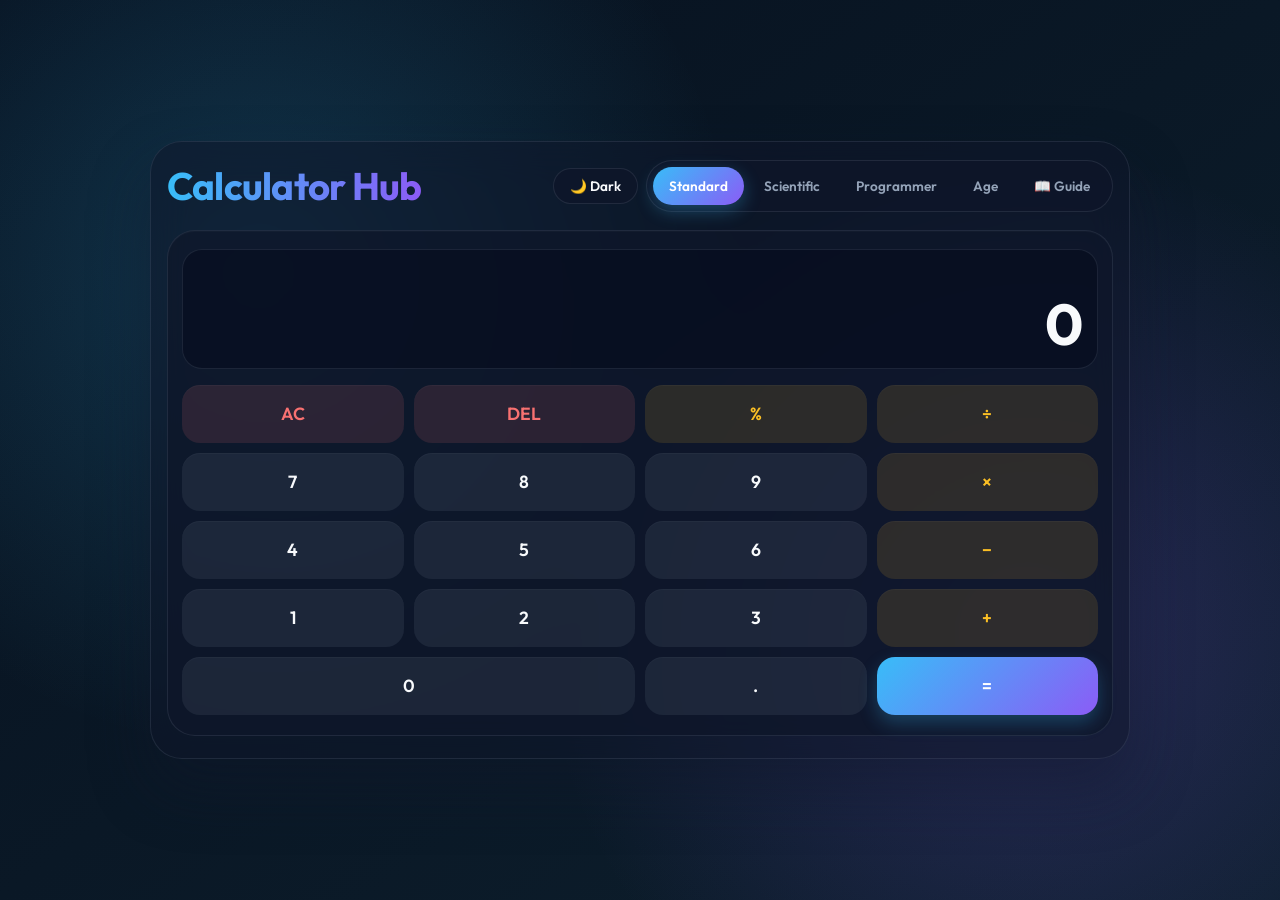
==== commit 3562fbc7: "ui" ====
--- a/index.html
+++ b/index.html
@@ -3,7 +3,7 @@
 <head>
   <meta charset="UTF-8">
   <meta name="viewport" content="width=device-width, initial-scale=1.0, maximum-scale=1.0, user-scalable=yes">
-  <title>Calculator Hub · Guide</title>
+  <title>Calculator Hub · Light/Dark</title>
   <link rel="preconnect" href="https://fonts.googleapis.com">
   <link rel="preconnect" href="https://fonts.gstatic.com" crossorigin>
   <link href="https://fonts.googleapis.com/css2?family=Outfit:wght@300;400;500;600;700&display=swap" rel="stylesheet">
@@ -15,16 +15,78 @@
       -webkit-tap-highlight-color: transparent;
     }
 
+    /* Light / Dark variables */
+    :root {
+      --bg-1: #07111f;
+      --bg-2: #0d1f2d;
+      --panel: rgba(15, 23, 42, 0.72);
+      --panel-border: rgba(148, 163, 184, 0.14);
+      --input-bg: rgba(15, 23, 42, 0.7);
+      --primary: #f8fafc;
+      --muted: #94a3b8;
+      --accent: #38bdf8;
+      --accent-2: #8b5cf6;
+      --highlight: #fbbf24;
+      --danger: #f87171;
+      --shadow: rgba(15, 23, 42, 0.45);
+      --btn-bg: rgba(148, 163, 184, 0.09);
+      --btn-hover: rgba(148, 163, 184, 0.16);
+      --btn-number: rgba(148, 163, 184, 0.11);
+      --btn-operator: rgba(251, 191, 36, 0.12);
+      --btn-action: rgba(248, 113, 113, 0.12);
+      --btn-function: rgba(56, 189, 248, 0.12);
+      --display-bg: rgba(2, 6, 23, 0.4);
+      --conversion-bg: rgba(2, 6, 23, 0.35);
+      --guide-text: #e2e8f0;
+      --guide-code-bg: rgba(15,23,42,0.7);
+      --table-header: rgba(56,189,248,0.15);
+      --scrollbar-thumb: rgba(148,163,184,0.3);
+      --tab-bg: rgba(15, 23, 42, 0.68);
+      --shell-bg: rgba(15, 23, 42, 0.55);
+      --result-bg: rgba(2, 6, 23, 0.42);
+    }
+
+    [data-theme="light"] {
+      --bg-1: #e8edf5;
+      --bg-2: #d5dde8;
+      --panel: rgba(255, 255, 255, 0.75);
+      --panel-border: rgba(0, 0, 0, 0.08);
+      --input-bg: rgba(255, 255, 255, 0.8);
+      --primary: #0a0f1a;
+      --muted: #475569;
+      --accent: #2563eb;
+      --accent-2: #7c3aed;
+      --highlight: #d97706;
+      --danger: #dc2626;
+      --shadow: rgba(0, 0, 0, 0.1);
+      --btn-bg: rgba(0, 0, 0, 0.06);
+      --btn-hover: rgba(0, 0, 0, 0.12);
+      --btn-number: rgba(0, 0, 0, 0.05);
+      --btn-operator: rgba(217, 119, 6, 0.10);
+      --btn-action: rgba(220, 38, 38, 0.08);
+      --btn-function: rgba(37, 99, 235, 0.08);
+      --display-bg: rgba(255, 255, 255, 0.6);
+      --conversion-bg: rgba(255, 255, 255, 0.5);
+      --guide-text: #1e293b;
+      --guide-code-bg: rgba(255,255,255,0.7);
+      --table-header: rgba(37,99,235,0.10);
+      --scrollbar-thumb: rgba(0,0,0,0.15);
+      --tab-bg: rgba(255, 255, 255, 0.7);
+      --shell-bg: rgba(255, 255, 255, 0.6);
+      --result-bg: rgba(255, 255, 255, 0.6);
+    }
+
     body {
       min-height: 100vh;
       display: grid;
       place-items: center;
       background: radial-gradient(circle at 20% 30%, rgba(56, 189, 248, 0.2), transparent 40%),
                   radial-gradient(circle at 80% 70%, rgba(139, 92, 246, 0.22), transparent 40%),
-                  linear-gradient(145deg, #07111f, #0d1f2d);
+                  linear-gradient(145deg, var(--bg-1), var(--bg-2));
       font-family: 'Outfit', sans-serif;
-      color: #f8fafc;
+      color: var(--primary);
       padding: 12px;
+      transition: background 0.3s ease;
     }
 
     button, input, select {
@@ -35,13 +97,14 @@
 
     .app-shell {
       width: min(100%, 980px);
-      background: rgba(15, 23, 42, 0.55);
+      background: var(--shell-bg);
       backdrop-filter: blur(18px);
       -webkit-backdrop-filter: blur(18px);
-      border: 1px solid rgba(148, 163, 184, 0.14);
+      border: 1px solid var(--panel-border);
       border-radius: 32px;
       padding: 18px 16px 22px;
-      box-shadow: 0 30px 60px rgba(2, 6, 23, 0.5);
+      box-shadow: 0 30px 60px var(--shadow);
+      transition: background 0.3s, border-color 0.3s;
     }
 
     .app-header {
@@ -57,25 +120,50 @@
       font-size: clamp(1.6rem, 4vw, 2.4rem);
       font-weight: 700;
       letter-spacing: -0.02em;
-      background: linear-gradient(to right, #bae6fd, #a78bfa);
+      background: linear-gradient(to right, var(--accent), var(--accent-2));
       -webkit-background-clip: text;
       -webkit-text-fill-color: transparent;
       background-clip: text;
+    }
+
+    .header-controls {
+      display: flex;
+      align-items: center;
+      gap: 8px;
+    }
+
+    .theme-toggle {
+      background: var(--tab-bg);
+      border: 1px solid var(--panel-border);
+      border-radius: 40px;
+      padding: 8px 16px;
+      color: var(--primary);
+      font-weight: 600;
+      font-size: 0.85rem;
+      cursor: pointer;
+      transition: 0.2s;
+      display: flex;
+      align-items: center;
+      gap: 6px;
+    }
+    .theme-toggle:hover {
+      opacity: 0.8;
     }
 
     .tab-bar {
       display: flex;
       flex-wrap: wrap;
       gap: 4px;
-      background: rgba(15, 23, 42, 0.7);
+      background: var(--tab-bg);
       border-radius: 40px;
       padding: 6px;
-      border: 1px solid rgba(148, 163, 184, 0.12);
+      border: 1px solid var(--panel-border);
+      transition: background 0.3s;
     }
 
     .tab {
       background: transparent;
-      color: #94a3b8;
+      color: var(--muted);
       padding: 10px 16px;
       border-radius: 40px;
       font-weight: 600;
@@ -87,7 +175,7 @@
     }
 
     .tab.active {
-      background: linear-gradient(135deg, #38bdf8, #8b5cf6);
+      background: linear-gradient(135deg, var(--accent), var(--accent-2));
       color: white;
       box-shadow: 0 6px 18px rgba(56, 189, 248, 0.3);
     }
@@ -107,11 +195,12 @@
     }
 
     .calculator-panel {
-      background: rgba(15, 23, 42, 0.5);
-      border: 1px solid rgba(148, 163, 184, 0.08);
+      background: var(--panel);
+      border: 1px solid var(--panel-border);
       border-radius: 28px;
       padding: 18px 14px 20px;
       box-shadow: inset 0 1px 0 rgba(255,255,255,0.02);
+      transition: background 0.3s, border-color 0.3s;
     }
 
     .display {
@@ -121,17 +210,18 @@
       justify-content: flex-end;
       align-items: flex-end;
       text-align: right;
-      background: rgba(2, 6, 23, 0.45);
+      background: var(--display-bg);
       border-radius: 20px;
-      border: 1px solid rgba(148, 163, 184, 0.06);
+      border: 1px solid var(--panel-border);
       padding: 16px 16px 12px;
       margin-bottom: 16px;
       word-break: break-word;
+      transition: background 0.3s;
     }
 
     .previous-operand {
       min-height: 26px;
-      color: #94a3b8;
+      color: var(--muted);
       font-size: 1rem;
       font-weight: 400;
     }
@@ -141,6 +231,7 @@
       font-weight: 700;
       line-height: 1.1;
       letter-spacing: -0.03em;
+      color: var(--primary);
     }
 
     .buttons {
@@ -148,25 +239,17 @@
       gap: 10px;
     }
 
-    .standard-grid {
-      grid-template-columns: repeat(4, 1fr);
-    }
-
-    .scientific-grid {
-      grid-template-columns: repeat(5, 1fr);
-    }
-
-    .programmer-grid {
-      grid-template-columns: repeat(5, 1fr);
-    }
+    .standard-grid { grid-template-columns: repeat(4, 1fr); }
+    .scientific-grid { grid-template-columns: repeat(5, 1fr); }
+    .programmer-grid { grid-template-columns: repeat(5, 1fr); }
 
     .btn {
       border-radius: 18px;
       min-height: 58px;
       font-weight: 600;
       font-size: 1.1rem;
-      background: rgba(148, 163, 184, 0.07);
-      color: #f8fafc;
+      background: var(--btn-bg);
+      color: var(--primary);
       cursor: pointer;
       transition: 0.15s ease;
       box-shadow: inset 0 1px 0 rgba(255,255,255,0.03);
@@ -180,37 +263,21 @@
 
     .btn:active {
       transform: scale(0.94);
-      background: rgba(148, 163, 184, 0.18);
-    }
-
-    .btn.number {
-      background: rgba(148, 163, 184, 0.10);
-    }
-
-    .btn.operator, .btn.function, .btn.action {
-      background: rgba(251, 191, 36, 0.10);
-      color: #fcd34d;
-    }
-
-    .btn.action {
-      background: rgba(248, 113, 113, 0.10);
-      color: #fca5a5;
-    }
-
-    .btn.function {
-      background: rgba(56, 189, 248, 0.10);
-      color: #bae6fd;
-    }
+      background: var(--btn-hover);
+    }
+
+    .btn.number { background: var(--btn-number); }
+    .btn.operator, .btn.function, .btn.action { background: var(--btn-operator); color: var(--highlight); }
+    .btn.action { background: var(--btn-action); color: var(--danger); }
+    .btn.function { background: var(--btn-function); color: var(--accent); }
 
     .btn.equals.accent {
-      background: linear-gradient(135deg, #38bdf8, #8b5cf6);
+      background: linear-gradient(135deg, var(--accent), var(--accent-2));
       color: white;
       box-shadow: 0 8px 18px rgba(56, 189, 248, 0.25);
     }
 
-    .span-2 {
-      grid-column: span 2;
-    }
+    .span-2 { grid-column: span 2; }
 
     .programmer-toolbar {
       display: flex;
@@ -221,29 +288,23 @@
       flex-wrap: wrap;
     }
 
-    .base-select-label {
-      color: #94a3b8;
-      font-weight: 500;
-      font-size: 0.9rem;
-    }
+    .base-select-label { color: var(--muted); font-weight: 500; font-size: 0.9rem; }
 
     #programmer-base {
-      background: rgba(2, 6, 23, 0.6);
-      color: #f8fafc;
-      border: 1px solid rgba(148, 163, 184, 0.15);
+      background: var(--input-bg);
+      color: var(--primary);
+      border: 1px solid var(--panel-border);
       border-radius: 40px;
       padding: 10px 16px;
       font-weight: 500;
       min-width: 100px;
-    }
-
-    .compact-btn {
-      min-height: 44px;
-      padding: 0 18px;
-    }
+      transition: background 0.3s;
+    }
+
+    .compact-btn { min-height: 44px; padding: 0 18px; }
 
     .helper-label {
-      color: #94a3b8;
+      color: var(--muted);
       font-size: 0.7rem;
       letter-spacing: 0.1em;
       text-transform: uppercase;
@@ -255,29 +316,19 @@
       grid-template-columns: repeat(3, 1fr);
       gap: 8px;
       margin: 0 0 16px;
-      color: #94a3b8;
+      color: var(--muted);
       font-size: 0.85rem;
-      background: rgba(2, 6, 23, 0.3);
+      background: var(--conversion-bg);
       border-radius: 18px;
       padding: 12px 14px;
-      border: 1px solid rgba(148, 163, 184, 0.06);
-    }
-
-    .conversion-row strong {
-      color: #f8fafc;
-      font-weight: 600;
-    }
-
-    .age-panel {
-      max-width: 480px;
-      margin: 0 auto;
-    }
-
-    .age-panel h2 {
-      margin-bottom: 16px;
-      font-size: 1.8rem;
-      font-weight: 600;
-    }
+      border: 1px solid var(--panel-border);
+      transition: background 0.3s;
+    }
+
+    .conversion-row strong { color: var(--primary); font-weight: 600; }
+
+    .age-panel { max-width: 480px; margin: 0 auto; }
+    .age-panel h2 { margin-bottom: 16px; font-size: 1.8rem; font-weight: 600; color: var(--primary); }
 
     .age-field {
       display: flex;
@@ -286,18 +337,16 @@
       margin-bottom: 16px;
     }
 
-    .age-field label, .checkbox-row {
-      color: #94a3b8;
-      font-weight: 500;
-    }
+    .age-field label, .checkbox-row { color: var(--muted); font-weight: 500; }
 
     .age-field input {
-      background: rgba(2, 6, 23, 0.5);
-      border: 1px solid rgba(148, 163, 184, 0.12);
+      background: var(--input-bg);
+      border: 1px solid var(--panel-border);
       border-radius: 40px;
-      color: #f8fafc;
+      color: var(--primary);
       padding: 14px 18px;
       width: 100%;
+      transition: background 0.3s;
     }
 
     .checkbox-row {
@@ -307,52 +356,40 @@
       margin-bottom: 14px;
     }
 
-    .checkbox-row input {
-      width: 20px;
-      height: 20px;
-      accent-color: #38bdf8;
-    }
-
-    .hidden {
-      display: none !important;
-    }
-
-    .full-width {
-      width: 100%;
-      margin-top: 8px;
-      min-height: 60px;
-    }
+    .checkbox-row input { width: 20px; height: 20px; accent-color: var(--accent); }
+
+    .hidden { display: none !important; }
+
+    .full-width { width: 100%; margin-top: 8px; min-height: 60px; }
 
     .result-box {
-      background: rgba(2, 6, 23, 0.4);
+      background: var(--result-bg);
       border-radius: 20px;
-      border: 1px solid rgba(148, 163, 184, 0.08);
+      border: 1px solid var(--panel-border);
       padding: 18px 16px;
       margin-top: 20px;
       font-size: 1.05rem;
       line-height: 1.5;
-    }
-
-    /* guide panel */
+      color: var(--primary);
+      transition: background 0.3s;
+    }
+
+    /* Guide panel */
     .guide-panel {
       max-height: 70vh;
       overflow-y: auto;
       padding-right: 6px;
       scrollbar-width: thin;
-      scrollbar-color: rgba(148,163,184,0.2) transparent;
-    }
-    .guide-panel::-webkit-scrollbar {
-      width: 5px;
-    }
-    .guide-panel::-webkit-scrollbar-thumb {
-      background: rgba(148,163,184,0.3);
-      border-radius: 10px;
-    }
+      scrollbar-color: var(--scrollbar-thumb) transparent;
+    }
+    .guide-panel::-webkit-scrollbar { width: 5px; }
+    .guide-panel::-webkit-scrollbar-thumb { background: var(--scrollbar-thumb); border-radius: 10px; }
+
     .guide-panel h2 {
       font-size: 1.6rem;
       font-weight: 600;
       margin: 0 0 12px 0;
-      background: linear-gradient(to right, #bae6fd, #a78bfa);
+      background: linear-gradient(to right, var(--accent), var(--accent-2));
       -webkit-background-clip: text;
       -webkit-text-fill-color: transparent;
       background-clip: text;
@@ -361,62 +398,61 @@
       font-size: 1.2rem;
       font-weight: 600;
       margin: 20px 0 10px 0;
-      color: #bae6fd;
+      color: var(--accent);
     }
     .guide-panel h4 {
       font-size: 1rem;
       font-weight: 600;
       margin: 16px 0 6px 0;
-      color: #fcd34d;
+      color: var(--highlight);
     }
     .guide-panel p {
       margin: 6px 0 12px 0;
       line-height: 1.6;
-      color: #e2e8f0;
+      color: var(--guide-text);
     }
     .guide-panel ul, .guide-panel ol {
       margin: 6px 0 12px 20px;
-      color: #e2e8f0;
+      color: var(--guide-text);
       line-height: 1.7;
     }
-    .guide-panel li {
-      margin-bottom: 4px;
-    }
+    .guide-panel li { margin-bottom: 4px; }
     .guide-panel table {
       width: 100%;
       border-collapse: collapse;
       margin: 12px 0 16px;
       font-size: 0.85rem;
-      background: rgba(2,6,23,0.3);
+      background: var(--conversion-bg);
       border-radius: 16px;
       overflow: hidden;
+      transition: background 0.3s;
     }
     .guide-panel th {
-      background: rgba(56,189,248,0.15);
-      color: #bae6fd;
+      background: var(--table-header);
+      color: var(--primary);
       font-weight: 600;
       padding: 10px 12px;
       text-align: left;
     }
     .guide-panel td {
       padding: 8px 12px;
-      border-top: 1px solid rgba(148,163,184,0.08);
-      color: #e2e8f0;
+      border-top: 1px solid var(--panel-border);
+      color: var(--guide-text);
     }
     .guide-panel .key {
       display: inline-block;
-      background: rgba(15,23,42,0.7);
-      border: 1px solid rgba(148,163,184,0.2);
+      background: var(--guide-code-bg);
+      border: 1px solid var(--panel-border);
       border-radius: 6px;
       padding: 0 8px;
       font-family: monospace;
       font-size: 0.8rem;
-      color: #fcd34d;
+      color: var(--highlight);
     }
     .guide-panel .badge {
       display: inline-block;
-      background: rgba(56,189,248,0.12);
-      color: #bae6fd;
+      background: var(--btn-function);
+      color: var(--accent);
       border-radius: 20px;
       padding: 2px 12px;
       font-size: 0.7rem;
@@ -425,117 +461,62 @@
     }
     .guide-panel .divider {
       height: 1px;
-      background: linear-gradient(to right, transparent, rgba(148,163,184,0.15), transparent);
+      background: linear-gradient(to right, transparent, var(--panel-border), transparent);
       margin: 24px 0 16px;
     }
-
-    /* mobile fine-tune */
+    .guide-panel code {
+      background: var(--guide-code-bg);
+      padding: 1px 6px;
+      border-radius: 4px;
+      font-size: 0.85rem;
+      color: var(--accent);
+    }
+
+    /* mobile */
     @media (max-width: 640px) {
-      .app-shell {
-        padding: 12px 10px 16px;
-        border-radius: 28px;
-      }
-      .app-header {
-        flex-direction: column;
-        align-items: stretch;
-        gap: 10px;
-      }
-      .tab-bar {
-        justify-content: space-around;
-        padding: 4px;
-      }
-      .tab {
-        padding: 8px 10px;
-        font-size: 0.7rem;
-        flex: 1 1 auto;
-        text-align: center;
-      }
-      .calculator-panel {
-        padding: 12px 8px 14px;
-      }
-      .display {
-        min-height: 80px;
-        padding: 12px 12px 8px;
-      }
-      .btn {
-        min-height: 52px;
-        font-size: 1rem;
-        border-radius: 14px;
-      }
-      .scientific-grid, .programmer-grid {
-        grid-template-columns: repeat(4, 1fr);
-        gap: 8px;
-      }
-      .standard-grid {
-        grid-template-columns: repeat(4, 1fr);
-        gap: 8px;
-      }
-      .conversion-row {
-        grid-template-columns: 1fr 1fr;
-        font-size: 0.75rem;
-        padding: 10px;
-      }
-      .programmer-toolbar {
-        flex-wrap: wrap;
-      }
-      #programmer-base {
-        min-width: 80px;
-        padding: 8px 12px;
-      }
-      .age-panel h2 {
-        font-size: 1.5rem;
-      }
-      .guide-panel {
-        max-height: 60vh;
-      }
-      .guide-panel h2 {
-        font-size: 1.3rem;
-      }
-      .guide-panel h3 {
-        font-size: 1rem;
-      }
+      .app-shell { padding: 12px 10px 16px; border-radius: 28px; }
+      .app-header { flex-direction: column; align-items: stretch; gap: 10px; }
+      .header-controls { justify-content: flex-end; }
+      .tab-bar { justify-content: space-around; padding: 4px; }
+      .tab { padding: 8px 10px; font-size: 0.7rem; flex: 1 1 auto; text-align: center; }
+      .calculator-panel { padding: 12px 8px 14px; }
+      .display { min-height: 80px; padding: 12px 12px 8px; }
+      .btn { min-height: 52px; font-size: 1rem; border-radius: 14px; }
+      .scientific-grid, .programmer-grid { grid-template-columns: repeat(4, 1fr); gap: 8px; }
+      .standard-grid { grid-template-columns: repeat(4, 1fr); gap: 8px; }
+      .conversion-row { grid-template-columns: 1fr 1fr; font-size: 0.75rem; padding: 10px; }
+      .programmer-toolbar { flex-wrap: wrap; }
+      #programmer-base { min-width: 80px; padding: 8px 12px; }
+      .age-panel h2 { font-size: 1.5rem; }
+      .guide-panel { max-height: 60vh; }
+      .guide-panel h2 { font-size: 1.3rem; }
+      .guide-panel h3 { font-size: 1rem; }
     }
 
     @media (max-width: 420px) {
-      .tab {
-        font-size: 0.6rem;
-        padding: 6px 6px;
-      }
-      .btn {
-        min-height: 44px;
-        font-size: 0.9rem;
-      }
-      .scientific-grid, .programmer-grid {
-        grid-template-columns: repeat(4, 1fr);
-        gap: 6px;
-      }
-      .standard-grid {
-        grid-template-columns: repeat(4, 1fr);
-        gap: 6px;
-      }
-      .conversion-row {
-        grid-template-columns: 1fr;
-        gap: 4px;
-      }
-      .guide-panel table {
-        font-size: 0.7rem;
-      }
-      .guide-panel th, .guide-panel td {
-        padding: 6px 8px;
-      }
+      .tab { font-size: 0.6rem; padding: 6px 6px; }
+      .btn { min-height: 44px; font-size: 0.9rem; }
+      .scientific-grid, .programmer-grid { grid-template-columns: repeat(4, 1fr); gap: 6px; }
+      .standard-grid { grid-template-columns: repeat(4, 1fr); gap: 6px; }
+      .conversion-row { grid-template-columns: 1fr; gap: 4px; }
+      .guide-panel table { font-size: 0.7rem; }
+      .guide-panel th, .guide-panel td { padding: 6px 8px; }
     }
   </style>
 </head>
-<body>
+<body data-theme="dark">
 <main class="app-shell">
   <header class="app-header">
     <h1>Calculator Hub</h1>
-    <div class="tab-bar" role="tablist">
-      <button class="tab active" data-tab="standard" role="tab" aria-selected="true">Standard</button>
-      <button class="tab" data-tab="scientific" role="tab" aria-selected="false">Scientific</button>
-      <button class="tab" data-tab="programmer" role="tab" aria-selected="false">Programmer</button>
-      <button class="tab" data-tab="age" role="tab" aria-selected="false">Age</button>
-      <button class="tab" data-tab="guide" role="tab" aria-selected="false">📖 Guide</button>
+    <div class="header-controls">
+      <button class="theme-toggle" id="themeToggle" aria-label="Toggle theme">🌙 Dark</button>
+      <div class="tab-bar" role="tablist">
+        <button class="tab active" data-tab="standard" role="tab" aria-selected="true">Standard</button>
+        <button class="tab" data-tab="scientific" role="tab" aria-selected="false">Scientific</button>
+        <button class="tab" data-tab="programmer" role="tab" aria-selected="false">Programmer</button>
+        <button class="tab" data-tab="age" role="tab" aria-selected="false">Age</button>
+        <button class="tab" data-tab="guide" role="tab" aria-selected="false">📖 Guide</button>
+      </div>
     </div>
   </header>
 
@@ -688,7 +669,7 @@
     </div>
   </section>
 
-  <!-- GUIDE TAB -->
+  <!-- GUIDE -->
   <section class="tab-panel" id="guide-panel" role="tabpanel">
     <div class="calculator-panel guide-panel">
       <h2>📖 User Guide</h2>
@@ -764,13 +745,27 @@
         <li>Date pickers work natively on mobile</li>
         <li>Pinch-to-zoom supported</li>
       </ul>
-      <p style="color:#94a3b8; font-size:0.85rem; margin-top:8px;">Tip: rotate your device for a wider view on tablets.</p>
+      <p style="color:var(--muted); font-size:0.85rem; margin-top:8px;">Tip: rotate your device for a wider view on tablets.</p>
     </div>
   </section>
 </main>
 
 <script>
   (function() {
+    // ---- THEME TOGGLE ----
+    const themeToggle = document.getElementById('themeToggle');
+    const html = document.documentElement;
+    let currentTheme = localStorage.getItem('calcTheme') || 'dark';
+    html.setAttribute('data-theme', currentTheme);
+    themeToggle.textContent = currentTheme === 'dark' ? '🌙 Dark' : '☀️ Light';
+
+    themeToggle.addEventListener('click', function() {
+      const next = html.getAttribute('data-theme') === 'dark' ? 'light' : 'dark';
+      html.setAttribute('data-theme', next);
+      localStorage.setItem('calcTheme', next);
+      themeToggle.textContent = next === 'dark' ? '🌙 Dark' : '☀️ Light';
+    });
+
     // ---- TABS ----
     const tabs = document.querySelectorAll('.tab');
     const panels = document.querySelectorAll('.tab-panel');
@@ -788,9 +783,7 @@
     });
 
     // ---- STANDARD ----
-    const std = {
-      current: '0', previous: '', operation: null, reset: false
-    };
+    const std = { current: '0', previous: '', operation: null, reset: false };
     const stdCurr = document.getElementById('standard-current');
     const stdPrev = document.getElementById('standard-previous');
 
@@ -1055,7 +1048,7 @@
       ageResult.innerHTML = `You are <strong>${y}</strong> years, <strong>${m}</strong> months, <strong>${d}</strong> days old.`;
     });
 
-    // ---- KEYBOARD (all panels) ----
+    // ---- KEYBOARD ----
     document.addEventListener('keydown', function(e) {
       if (e.target.matches('input, select, textarea')) return;
       const activePanel = document.querySelector('.tab-panel.active');
@@ -1099,7 +1092,6 @@
       }
     });
 
-    // initial display update
     updateStd();
     updateSci();
     updateProg();
